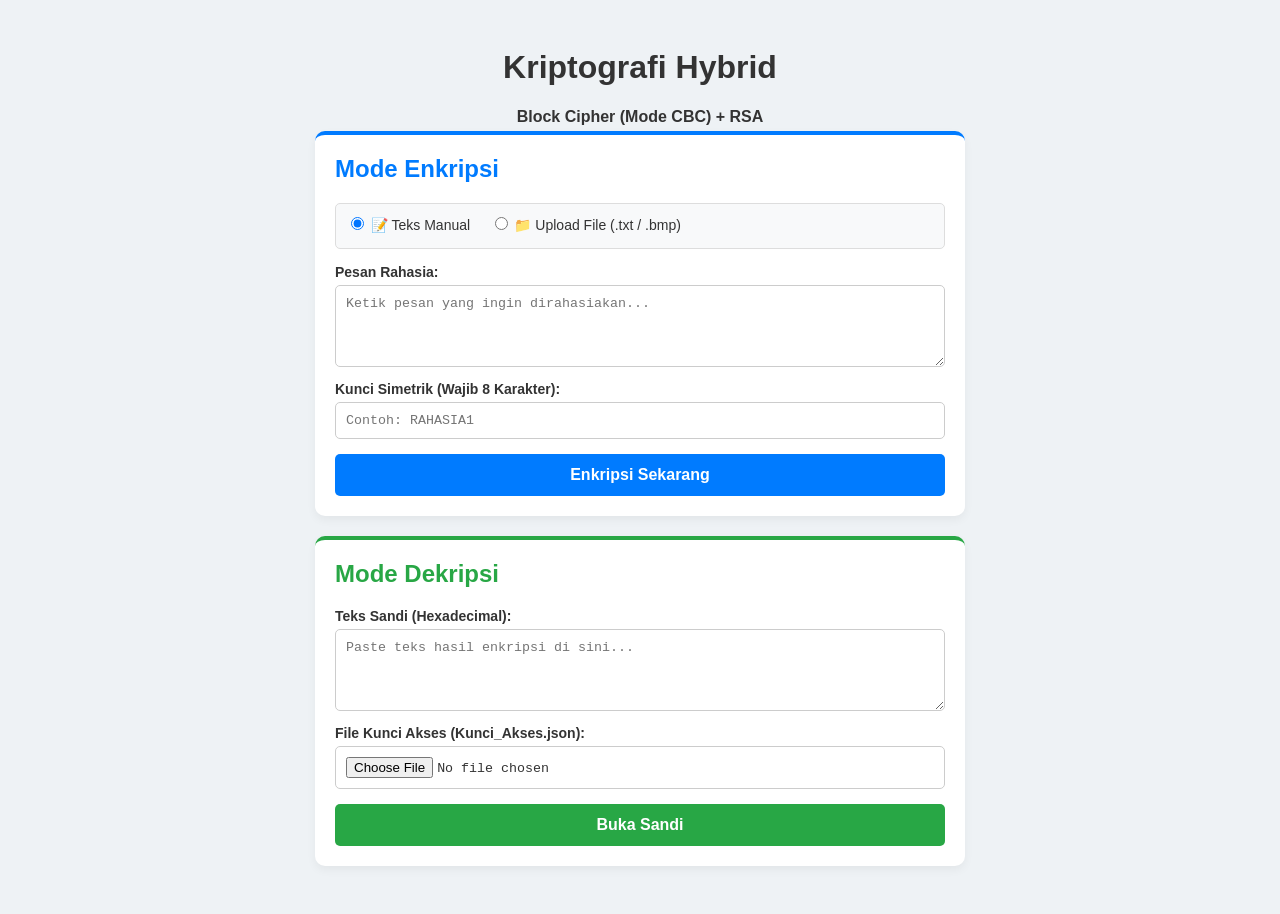
==== index.html @ f12c1915 "Initial commit - Hybrid Encryption (CBC+RSA)" ====
<!DOCTYPE html>
<html lang="id">
<head>
    <meta charset="UTF-8">
    <meta name="viewport" content="width=device-width, initial-scale=1.0">
    <title>Hybrid Crypto (CBC + RSA)</title>
    <style>
        body { font-family: 'Segoe UI', Tahoma, Geneva, Verdana, sans-serif; background: #eef2f5; color: #333; padding: 20px; display: flex; justify-content: center; }
        .container { max-width: 650px; width: 100%; }
        h1, h4 { text-align: center; margin-bottom: 5px; }
        .card { background: #fff; padding: 20px; border-radius: 10px; box-shadow: 0 4px 10px rgba(0,0,0,0.05); margin-bottom: 20px; border-top: 4px solid #007bff; }
        .card.decrypt { border-top-color: #28a745; }
        label { font-weight: bold; font-size: 14px; display: block; margin-top: 10px; margin-bottom: 5px; }
        input[type="text"], input[type="file"], textarea { width: 100%; padding: 10px; border: 1px solid #ccc; border-radius: 5px; box-sizing: border-box; font-family: monospace; }
        .radio-group { background: #f8f9fa; padding: 10px; border-radius: 5px; margin-bottom: 15px; border: 1px solid #ddd; }
        .radio-group label { display: inline-block; margin-top: 0; margin-right: 15px; font-weight: normal; cursor: pointer; }
        button { background: #007bff; color: white; border: none; padding: 12px; width: 100%; border-radius: 5px; font-weight: bold; font-size: 16px; cursor: pointer; margin-top: 15px; transition: 0.2s; }
        button.btn-success { background: #28a745; }
        button:hover { opacity: 0.9; }
        .output-box { margin-top: 15px; background: #e8f4fd; padding: 15px; border-radius: 5px; border: 1px dashed #007bff; display: none; }
        .output-box.success { background: #e8fdf0; border-color: #28a745; }
        #statusBox { text-align: center; padding: 10px; font-weight: bold; border-radius: 5px; margin-bottom: 20px; display: none; }
        .error { background: #fde8e8; color: #d9534f; border: 1px solid #d9534f; }
        .info { background: #e8f4fd; color: #007bff; border: 1px solid #007bff; }
    </style>
</head>
<body>

<div class="container">
    <h1>Kriptografi Hybrid</h1>
    <h4>Block Cipher (Mode CBC) + RSA</h4>
    
    <div id="statusBox"></div>

    <div class="card">
        <h2 style="margin-top:0; color: #007bff;">Mode Enkripsi</h2>
        
        <div class="radio-group">
            <label><input type="radio" name="encMode" value="text" checked> 📝 Teks Manual</label>
            <label><input type="radio" name="encMode" value="file"> 📁 Upload File (.txt / .bmp)</label>
        </div>

        <div id="encTextContainer">
            <label>Pesan Rahasia:</label>
            <textarea id="encTextInput" rows="4" placeholder="Ketik pesan yang ingin dirahasiakan..."></textarea>
        </div>

        <div id="encFileContainer" style="display: none;">
            <label>Pilih File (TXT / BMP):</label>
            <input type="file" id="encFileInput" accept=".txt,.bmp">
        </div>

        <label>Kunci Simetrik (Wajib 8 Karakter):</label>
        <input type="text" id="encKeyInput" placeholder="Contoh: RAHASIA1" maxlength="8">
        
        <button id="btnEncrypt">Enkripsi Sekarang</button>

        <div id="encOutput" class="output-box">
            <label>Hasil Teks Sandi (Hexadecimal):</label>
            <textarea id="encResultText" rows="4" readonly></textarea>
            <p style="font-size: 12px; color: #555; margin-bottom: 0;">*File <b>Kunci_Akses.json</b> otomatis terunduh untuk dekripsi nanti.</p>
        </div>
    </div>

    <div class="card decrypt">
        <h2 style="margin-top:0; color: #28a745;">Mode Dekripsi</h2>

        <label>Teks Sandi (Hexadecimal):</label>
        <textarea id="decTextInput" rows="4" placeholder="Paste teks hasil enkripsi di sini..."></textarea>

        <label>File Kunci Akses (Kunci_Akses.json):</label>
        <input type="file" id="decAccessKeyFile" accept=".json">
        
        <button id="btnDecrypt" class="btn-success">Buka Sandi</button>

        <div id="decOutput" class="output-box success">
            <label>Hasil Pesan Asli:</label>
            <textarea id="decResultText" rows="4" readonly></textarea>
        </div>
    </div>
</div>

<script>
    /* =========================================
       1. MESIN MATEMATIKA RSA (ASIMETRIK)
       ========================================= */
    const RSA = {
        modPow: function(base, exp, mod) {
            let res = 1n;
            base = base % mod;
            while (exp > 0n) {
                if (exp % 2n === 1n) res = (res * base) % mod;
                exp = exp / 2n;
                base = (base * base) % mod;
            }
            return res;
        },
        modInverse: function(e, phi) {
            let m0 = phi, t, q, x0 = 0n, x1 = 1n;
            if (phi === 1n) return 0n;
            while (e > 1n) {
                q = e / phi; t = phi; phi = e % phi; e = t; t = x0; x0 = x1 - q * x0; x1 = t;
            }
            return x1 < 0n ? x1 + m0 : x1;
        },
        generateKeys: function() {
            let p = 61n, q = 53n;
            let n = p * q, phi = (p - 1n) * (q - 1n), e = 17n;
            let d = this.modInverse(e, phi);
            return { pub: { e: e, n: n }, priv: { d: d, n: n } };
        },
        encrypt: function(msgBytes, pubKey) {
            let arr = [];
            for (let i = 0; i < msgBytes.length; i++) {
                arr.push(this.modPow(BigInt(msgBytes[i]), pubKey.e, pubKey.n).toString());
            }
            return arr;
        },
        decrypt: function(encArr, privKey) {
            let bytes = new Uint8Array(encArr.length);
            for (let i = 0; i < encArr.length; i++) {
                bytes[i] = Number(this.modPow(BigInt(encArr[i]), privKey.d, privKey.n));
            }
            return bytes;
        }
    };

    /* =========================================
       2. MESIN BLOCK CIPHER (MODE CBC)
       ========================================= */
    class BlockCipher {
        constructor(keyStr, ivBytes = null) {
            this.key = new Uint8Array(8);
            for (let i = 0; i < 8; i++) this.key[i] = keyStr.charCodeAt(i) || 0;
            // Jika tidak ada IV (enkripsi baru), generate random. Jika ada (dekripsi), gunakan yang ada
            if (ivBytes) {
                this.iv = ivBytes;
            } else {
                this.iv = new Uint8Array(8);
                for (let i = 0; i < 8; i++) this.iv[i] = Math.floor(Math.random() * 256);
            }
        }

        sub(val) { return (val + 33) % 256; }
        invSub(val) { return (val - 33 + 256) % 256; }

        shift(block) {
            let t = block[0];
            for (let i = 0; i < 7; i++) block[i] = block[i + 1];
            block[7] = t;
            return block;
        }
        invShift(block) {
            let t = block[7];
            for (let i = 7; i > 0; i--) block[i] = block[i - 1];
            block[0] = t;
            return block;
        }

        encryptBlock(block) {
            let out = new Uint8Array(8);
            for (let i = 0; i < 8; i++) out[i] = this.sub(block[i] ^ this.key[i]);
            return this.shift(out);
        }

        decryptBlock(block) {
            let out = this.invShift(new Uint8Array(block));
            for (let i = 0; i < 8; i++) out[i] = this.invSub(out[i]) ^ this.key[i];
            return out;
        }

        process(data, isEncrypt) {
            let pad = isEncrypt ? 8 - (data.length % 8) : 0;
            let padded = new Uint8Array(data.length + pad);
            padded.set(data);
            if (isEncrypt) padded.fill(pad, data.length); 

            let res = new Uint8Array(padded.length);
            let prev = new Uint8Array(this.iv);

            for (let i = 0; i < padded.length; i += 8) {
                let curr = padded.slice(i, i + 8);
                if (isEncrypt) {
                    for (let j = 0; j < 8; j++) curr[j] ^= prev[j];
                    let enc = this.encryptBlock(curr);
                    res.set(enc, i);
                    prev = enc;
                } else {
                    let dec = this.decryptBlock(curr);
                    for (let j = 0; j < 8; j++) dec[j] ^= prev[j];
                    res.set(dec, i);
                    prev = curr;
                }
            }
            return isEncrypt ? res : res.slice(0, res.length - res[res.length - 1]);
        }
    }

    /* =========================================
       3. LOGIKA UI & HANDLING EVENT (MURNI TANPA LIBRARY)
       ========================================= */
    const UI = {
        showMsg: function(msg, isError = false) {
            const box = document.getElementById('statusBox');
            box.innerText = msg;
            box.className = isError ? 'error' : 'info';
            box.style.display = 'block';
            setTimeout(() => box.style.display = 'none', 5000);
        },
        download: function(data, filename) {
            let mimeType = "application/octet-stream";
            let finalData = data;
            
            // Detect MIME type
            if (filename.endsWith('.json')) {
                mimeType = "application/json";
                // Pastikan data adalah string JSON
                if (typeof data !== 'string') {
                    finalData = JSON.stringify(data);
                }
            }
            else if (filename.endsWith('.txt')) mimeType = "text/plain";
            else if (filename.endsWith('.bmp')) mimeType = "image/bmp";
            
            let blob = new Blob([finalData], { type: mimeType });
            let url = URL.createObjectURL(blob);
            let link = document.createElement('a');
            link.href = url;
            link.download = filename;
            
            // Append to body, click, then remove
            document.body.appendChild(link);
            link.click();
            
            // Delay sebelum cleanup
            setTimeout(() => {
                document.body.removeChild(link);
                URL.revokeObjectURL(url);
            }, 100);
        },
        // Konversi Array Byte ke Teks Hexadecimal MURNI (Pengganti Base64)
        toHex: function(bytes) {
            let hexStr = "";
            for (let i = 0; i < bytes.length; i++) {
                let hex = bytes[i].toString(16); // Konversi angka ke basis 16
                hexStr += (hex.length === 1 ? "0" : "") + hex; // Tambah 0 di depan jika cuma 1 digit
            }
            return hexStr.toUpperCase();
        },
        // Konversi Teks Hexadecimal kembali ke Array Byte MURNI
        fromHex: function(hexStr) {
            hexStr = hexStr.replace(/\s/g, ''); // Hapus spasi jika ada
            let bytes = new Uint8Array(hexStr.length / 2);
            for (let i = 0; i < hexStr.length; i += 2) {
                bytes[i / 2] = parseInt(hexStr.substr(i, 2), 16); // Konversi pasangan basis 16 ke angka
            }
            return bytes;
        },
        // Validasi apakah hasil dekripsi valid UTF-8 text
        isValidText: function(bytes) {
            try {
                let text = new TextDecoder().decode(bytes);
                // Hitung printable characters (minimal 50% - lebih relaxed)
                let printable = 0;
                for (let i = 0; i < text.length; i++) {
                    let code = text.charCodeAt(i);
                    if ((code >= 32 && code <= 126) || code === 9 || code === 10 || code === 13) {
                        printable++;
                    }
                }
                return (printable / text.length) > 0.5; // Minimal 50% printable
            } catch (e) {
                return false;
            }
        }
    };

    // Toggle UI Input
    document.querySelectorAll('input[name="encMode"]').forEach(r => r.addEventListener('change', e => {
        document.getElementById('encTextContainer').style.display = e.target.value === 'text' ? 'block' : 'none';
        document.getElementById('encFileContainer').style.display = e.target.value === 'file' ? 'block' : 'none';
    }));

    // --- EKSEKUSI ENKRIPSI ---
    document.getElementById('btnEncrypt').addEventListener('click', async () => {
        try {
            let mode = document.querySelector('input[name="encMode"]:checked').value;
            let keyStr = document.getElementById('encKeyInput').value;
            if (keyStr.length !== 8) throw new Error("Kunci Simetrik wajib 8 karakter!");

            let cipher = new BlockCipher(keyStr);  // Generate IV random otomatis
            let keysRSA = RSA.generateKeys();
            let encKeyRSA = RSA.encrypt(new TextEncoder().encode(keyStr), keysRSA.pub);

            // GABUNGKAN KUNCI + IV JADI 1 FILE BIAR GAK KENA BLOK BROWSER
            let accessKeyFile = JSON.stringify({
                encryptedKey: encKeyRSA,
                privateKey: { d: keysRSA.priv.d.toString(), n: keysRSA.priv.n.toString() },
                iv: Array.from(cipher.iv)
            });

            if (mode === 'text') {
                let txt = document.getElementById('encTextInput').value;
                if (!txt) throw new Error("Pesan tidak boleh kosong!");
                
                let encBytes = cipher.process(new TextEncoder().encode(txt), true);
                
                document.getElementById('encOutput').style.display = 'block';
                document.getElementById('encResultText').value = UI.toHex(encBytes);
                
                // Download JSON dengan proper delay
                UI.download(accessKeyFile, "Kunci_Akses.json");
                UI.showMsg("Enkripsi Teks Sukses!");

            } else {
                let file = document.getElementById('encFileInput').files[0];
                if (!file) throw new Error("Pilih file terlebih dahulu!");

                let buffer = await file.arrayBuffer();
                let bytes = new Uint8Array(buffer);
                let isBmp = file.name.toLowerCase().endsWith('.bmp');
                
                let header = new Uint8Array(), body = bytes;
                if (isBmp) {
                    let offset = bytes[10] | (bytes[11]<<8) | (bytes[12]<<16) | (bytes[13]<<24);
                    header = bytes.slice(0, offset);
                    body = bytes.slice(offset);
                }

                let encBody = cipher.process(body, true);
                let finalFile = new Uint8Array(header.length + encBody.length);
                finalFile.set(header); finalFile.set(encBody, header.length);

                // TAMPILKAN HEX DI TEXTAREA (SEPERTI TEXT MODE)
                document.getElementById('encOutput').style.display = 'block';
                document.getElementById('encResultText').value = UI.toHex(finalFile);
                
                // Download JSON saja
                UI.download(accessKeyFile, "Kunci_Akses.json");
                
                UI.showMsg("Enkripsi File Sukses!");
            }
        } catch (err) { UI.showMsg(err.message, true); }
    });

    // --- EKSEKUSI DEKRIPSI ---
    document.getElementById('btnDecrypt').addEventListener('click', async () => {
        try {
            let fileAccessKey = document.getElementById('decAccessKeyFile').files[0];

            if (!fileAccessKey) throw new Error("Harap upload file Kunci_Akses.json!");

            // EKSTRAK 1 FILE KUNCI + IV
            let accessData = JSON.parse(await fileAccessKey.text());
            let privKey = { d: BigInt(accessData.privateKey.d), n: BigInt(accessData.privateKey.n) };
            
            let decKeyBytes = RSA.decrypt(accessData.encryptedKey, privKey);
            let keyStr = new TextDecoder().decode(decKeyBytes);
            let ivBytes = new Uint8Array(accessData.iv || [10, 20, 30, 40, 50, 60, 70, 80]);
            let cipher = new BlockCipher(keyStr, ivBytes);

            let b64 = document.getElementById('decTextInput').value;
            if (!b64) throw new Error("Teks sandi kosong!");
            
            let decBytes = cipher.process(UI.fromHex(b64), false);
            
            // VALIDASI apakah dekripsi berhasil - relax ke 50%
            if (!UI.isValidText(decBytes)) {
                throw new Error("❌ Kunci atau Teks Sandi tidak sesuai! Hasil dekripsi tidak valid.");
            }
            
            document.getElementById('decOutput').style.display = 'block';
            document.getElementById('decResultText').value = new TextDecoder().decode(decBytes);
            UI.showMsg("✅ Dekripsi Teks Sukses!");

        } catch (err) { UI.showMsg("Gagal: " + err.message, true); }
    });
</script>

</body>
</html>
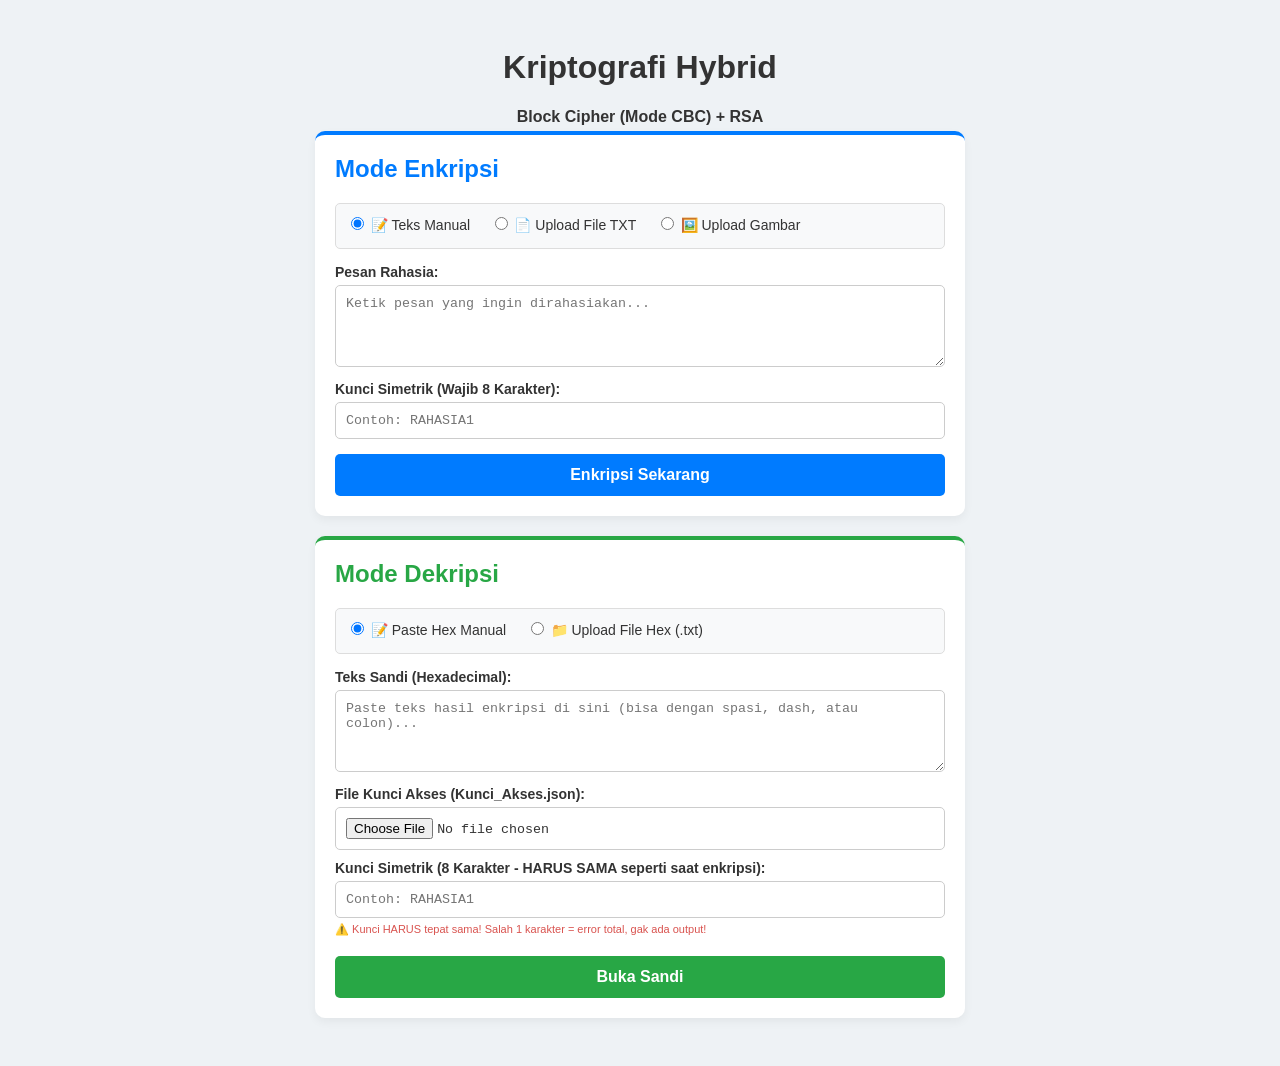
==== commit 9068ad81: "v3: add image encryption support (PNG, JPG, BMP, GIF) with header protection & magic byte validation" ====
--- a/index.html
+++ b/index.html
@@ -4,25 +4,7 @@
     <meta charset="UTF-8">
     <meta name="viewport" content="width=device-width, initial-scale=1.0">
     <title>Hybrid Crypto (CBC + RSA)</title>
-    <style>
-        body { font-family: 'Segoe UI', Tahoma, Geneva, Verdana, sans-serif; background: #eef2f5; color: #333; padding: 20px; display: flex; justify-content: center; }
-        .container { max-width: 650px; width: 100%; }
-        h1, h4 { text-align: center; margin-bottom: 5px; }
-        .card { background: #fff; padding: 20px; border-radius: 10px; box-shadow: 0 4px 10px rgba(0,0,0,0.05); margin-bottom: 20px; border-top: 4px solid #007bff; }
-        .card.decrypt { border-top-color: #28a745; }
-        label { font-weight: bold; font-size: 14px; display: block; margin-top: 10px; margin-bottom: 5px; }
-        input[type="text"], input[type="file"], textarea { width: 100%; padding: 10px; border: 1px solid #ccc; border-radius: 5px; box-sizing: border-box; font-family: monospace; }
-        .radio-group { background: #f8f9fa; padding: 10px; border-radius: 5px; margin-bottom: 15px; border: 1px solid #ddd; }
-        .radio-group label { display: inline-block; margin-top: 0; margin-right: 15px; font-weight: normal; cursor: pointer; }
-        button { background: #007bff; color: white; border: none; padding: 12px; width: 100%; border-radius: 5px; font-weight: bold; font-size: 16px; cursor: pointer; margin-top: 15px; transition: 0.2s; }
-        button.btn-success { background: #28a745; }
-        button:hover { opacity: 0.9; }
-        .output-box { margin-top: 15px; background: #e8f4fd; padding: 15px; border-radius: 5px; border: 1px dashed #007bff; display: none; }
-        .output-box.success { background: #e8fdf0; border-color: #28a745; }
-        #statusBox { text-align: center; padding: 10px; font-weight: bold; border-radius: 5px; margin-bottom: 20px; display: none; }
-        .error { background: #fde8e8; color: #d9534f; border: 1px solid #d9534f; }
-        .info { background: #e8f4fd; color: #007bff; border: 1px solid #007bff; }
-    </style>
+    <link rel="stylesheet" href="style.css">
 </head>
 <body>
 
@@ -37,7 +19,8 @@
         
         <div class="radio-group">
             <label><input type="radio" name="encMode" value="text" checked> 📝 Teks Manual</label>
-            <label><input type="radio" name="encMode" value="file"> 📁 Upload File (.txt / .bmp)</label>
+            <label><input type="radio" name="encMode" value="txt-file"> 📄 Upload File TXT</label>
+            <label><input type="radio" name="encMode" value="image"> 🖼️ Upload Gambar</label>
         </div>
 
         <div id="encTextContainer">
@@ -45,9 +28,16 @@
             <textarea id="encTextInput" rows="4" placeholder="Ketik pesan yang ingin dirahasiakan..."></textarea>
         </div>
 
-        <div id="encFileContainer" style="display: none;">
-            <label>Pilih File (TXT / BMP):</label>
-            <input type="file" id="encFileInput" accept=".txt,.bmp">
+        <div id="encTxtFileContainer" style="display: none;">
+            <label>Pilih File TXT:</label>
+            <input type="file" id="encTxtFileInput" accept=".txt">
+            <div class="file-info" id="encTxtFileInfo" style="display:none;"></div>
+        </div>
+
+        <div id="encImageContainer" style="display: none;">
+            <label>Pilih File Gambar (PNG, JPG, BMP, GIF):</label>
+            <input type="file" id="encImageInput" accept=".png,.jpg,.jpeg,.bmp,.gif">
+            <div class="file-info" id="encImageInfo" style="display:none;"></div>
         </div>
 
         <label>Kunci Simetrik (Wajib 8 Karakter):</label>
@@ -57,325 +47,59 @@
 
         <div id="encOutput" class="output-box">
             <label>Hasil Teks Sandi (Hexadecimal):</label>
-            <textarea id="encResultText" rows="4" readonly></textarea>
-            <p style="font-size: 12px; color: #555; margin-bottom: 0;">*File <b>Kunci_Akses.json</b> otomatis terunduh untuk dekripsi nanti.</p>
+            <p style="font-size: 11px; color: #666; margin: 5px 0; background: #fffacd; padding: 8px; border-radius: 3px;">
+                ✓ Download file hasil enkripsi menggunakan tombol di bawah
+            </p>
+            <textarea id="encResultText" rows="4" readonly style="max-height: 200px; overflow-y: auto;"></textarea>
+            <div class="hex-preview" id="hexPreview"></div>
+            <div style="display: flex; gap: 8px; margin-top: 8px;">
+                <button class="copy-btn" style="flex: 1;" onclick="copyToClipboard('encResultText')">📋 Copy Hex</button>
+                <button class="copy-btn" style="flex: 1;" onclick="downloadEncHex()">⬇️ Download Hex (.txt)</button>
+                <button class="copy-btn" style="flex: 1;" onclick="downloadEncJson()">⬇️ Download Key (JSON)</button>
+            </div>
         </div>
     </div>
 
     <div class="card decrypt">
         <h2 style="margin-top:0; color: #28a745;">Mode Dekripsi</h2>
 
-        <label>Teks Sandi (Hexadecimal):</label>
-        <textarea id="decTextInput" rows="4" placeholder="Paste teks hasil enkripsi di sini..."></textarea>
+        <div class="radio-group">
+            <label><input type="radio" name="decMode" value="paste" checked> 📝 Paste Hex Manual</label>
+            <label><input type="radio" name="decMode" value="file"> 📁 Upload File Hex (.txt)</label>
+        </div>
+
+        <div id="decPasteContainer">
+            <label>Teks Sandi (Hexadecimal):</label>
+            <textarea id="decTextInput" rows="4" placeholder="Paste teks hasil enkripsi di sini (bisa dengan spasi, dash, atau colon)..." style="max-height: 200px; overflow-y: auto;"></textarea>
+        </div>
+
+        <div id="decFileContainer" style="display: none;">
+            <label>Upload File Hex (Hasil_Enkripsi.txt):</label>
+            <input type="file" id="decHexFile" accept=".txt">
+            <div class="file-info" id="hexFileInfo" style="display:none;"></div>
+        </div>
 
         <label>File Kunci Akses (Kunci_Akses.json):</label>
         <input type="file" id="decAccessKeyFile" accept=".json">
+        
+        <label>Kunci Simetrik (8 Karakter - HARUS SAMA seperti saat enkripsi):</label>
+        <input type="text" id="decKeyInput" placeholder="Contoh: RAHASIA1" maxlength="8">
+        <p style="font-size: 11px; color: #d9534f; margin: 5px 0;">⚠️ Kunci HARUS tepat sama! Salah 1 karakter = error total, gak ada output!</p>
         
         <button id="btnDecrypt" class="btn-success">Buka Sandi</button>
 
         <div id="decOutput" class="output-box success">
             <label>Hasil Pesan Asli:</label>
-            <textarea id="decResultText" rows="4" readonly></textarea>
+            <textarea id="decResultText" rows="4" readonly style="max-height: 200px; overflow-y: auto;"></textarea>
+            <div style="display: flex; gap: 8px; margin-top: 8px;">
+                <button class="copy-btn" id="copyDecBtn" style="flex: 1;" onclick="copyToClipboard('decResultText')">📋 Copy</button>
+                <button class="copy-btn" id="downloadDecBtn" style="flex: 1; display: none;" onclick="downloadDecResult()">⬇️ Download</button>
+            </div>
         </div>
     </div>
 </div>
 
-<script>
-    /* =========================================
-       1. MESIN MATEMATIKA RSA (ASIMETRIK)
-       ========================================= */
-    const RSA = {
-        modPow: function(base, exp, mod) {
-            let res = 1n;
-            base = base % mod;
-            while (exp > 0n) {
-                if (exp % 2n === 1n) res = (res * base) % mod;
-                exp = exp / 2n;
-                base = (base * base) % mod;
-            }
-            return res;
-        },
-        modInverse: function(e, phi) {
-            let m0 = phi, t, q, x0 = 0n, x1 = 1n;
-            if (phi === 1n) return 0n;
-            while (e > 1n) {
-                q = e / phi; t = phi; phi = e % phi; e = t; t = x0; x0 = x1 - q * x0; x1 = t;
-            }
-            return x1 < 0n ? x1 + m0 : x1;
-        },
-        generateKeys: function() {
-            let p = 61n, q = 53n;
-            let n = p * q, phi = (p - 1n) * (q - 1n), e = 17n;
-            let d = this.modInverse(e, phi);
-            return { pub: { e: e, n: n }, priv: { d: d, n: n } };
-        },
-        encrypt: function(msgBytes, pubKey) {
-            let arr = [];
-            for (let i = 0; i < msgBytes.length; i++) {
-                arr.push(this.modPow(BigInt(msgBytes[i]), pubKey.e, pubKey.n).toString());
-            }
-            return arr;
-        },
-        decrypt: function(encArr, privKey) {
-            let bytes = new Uint8Array(encArr.length);
-            for (let i = 0; i < encArr.length; i++) {
-                bytes[i] = Number(this.modPow(BigInt(encArr[i]), privKey.d, privKey.n));
-            }
-            return bytes;
-        }
-    };
-
-    /* =========================================
-       2. MESIN BLOCK CIPHER (MODE CBC)
-       ========================================= */
-    class BlockCipher {
-        constructor(keyStr, ivBytes = null) {
-            this.key = new Uint8Array(8);
-            for (let i = 0; i < 8; i++) this.key[i] = keyStr.charCodeAt(i) || 0;
-            // Jika tidak ada IV (enkripsi baru), generate random. Jika ada (dekripsi), gunakan yang ada
-            if (ivBytes) {
-                this.iv = ivBytes;
-            } else {
-                this.iv = new Uint8Array(8);
-                for (let i = 0; i < 8; i++) this.iv[i] = Math.floor(Math.random() * 256);
-            }
-        }
-
-        sub(val) { return (val + 33) % 256; }
-        invSub(val) { return (val - 33 + 256) % 256; }
-
-        shift(block) {
-            let t = block[0];
-            for (let i = 0; i < 7; i++) block[i] = block[i + 1];
-            block[7] = t;
-            return block;
-        }
-        invShift(block) {
-            let t = block[7];
-            for (let i = 7; i > 0; i--) block[i] = block[i - 1];
-            block[0] = t;
-            return block;
-        }
-
-        encryptBlock(block) {
-            let out = new Uint8Array(8);
-            for (let i = 0; i < 8; i++) out[i] = this.sub(block[i] ^ this.key[i]);
-            return this.shift(out);
-        }
-
-        decryptBlock(block) {
-            let out = this.invShift(new Uint8Array(block));
-            for (let i = 0; i < 8; i++) out[i] = this.invSub(out[i]) ^ this.key[i];
-            return out;
-        }
-
-        process(data, isEncrypt) {
-            let pad = isEncrypt ? 8 - (data.length % 8) : 0;
-            let padded = new Uint8Array(data.length + pad);
-            padded.set(data);
-            if (isEncrypt) padded.fill(pad, data.length); 
-
-            let res = new Uint8Array(padded.length);
-            let prev = new Uint8Array(this.iv);
-
-            for (let i = 0; i < padded.length; i += 8) {
-                let curr = padded.slice(i, i + 8);
-                if (isEncrypt) {
-                    for (let j = 0; j < 8; j++) curr[j] ^= prev[j];
-                    let enc = this.encryptBlock(curr);
-                    res.set(enc, i);
-                    prev = enc;
-                } else {
-                    let dec = this.decryptBlock(curr);
-                    for (let j = 0; j < 8; j++) dec[j] ^= prev[j];
-                    res.set(dec, i);
-                    prev = curr;
-                }
-            }
-            return isEncrypt ? res : res.slice(0, res.length - res[res.length - 1]);
-        }
-    }
-
-    /* =========================================
-       3. LOGIKA UI & HANDLING EVENT (MURNI TANPA LIBRARY)
-       ========================================= */
-    const UI = {
-        showMsg: function(msg, isError = false) {
-            const box = document.getElementById('statusBox');
-            box.innerText = msg;
-            box.className = isError ? 'error' : 'info';
-            box.style.display = 'block';
-            setTimeout(() => box.style.display = 'none', 5000);
-        },
-        download: function(data, filename) {
-            let mimeType = "application/octet-stream";
-            let finalData = data;
-            
-            // Detect MIME type
-            if (filename.endsWith('.json')) {
-                mimeType = "application/json";
-                // Pastikan data adalah string JSON
-                if (typeof data !== 'string') {
-                    finalData = JSON.stringify(data);
-                }
-            }
-            else if (filename.endsWith('.txt')) mimeType = "text/plain";
-            else if (filename.endsWith('.bmp')) mimeType = "image/bmp";
-            
-            let blob = new Blob([finalData], { type: mimeType });
-            let url = URL.createObjectURL(blob);
-            let link = document.createElement('a');
-            link.href = url;
-            link.download = filename;
-            
-            // Append to body, click, then remove
-            document.body.appendChild(link);
-            link.click();
-            
-            // Delay sebelum cleanup
-            setTimeout(() => {
-                document.body.removeChild(link);
-                URL.revokeObjectURL(url);
-            }, 100);
-        },
-        // Konversi Array Byte ke Teks Hexadecimal MURNI (Pengganti Base64)
-        toHex: function(bytes) {
-            let hexStr = "";
-            for (let i = 0; i < bytes.length; i++) {
-                let hex = bytes[i].toString(16); // Konversi angka ke basis 16
-                hexStr += (hex.length === 1 ? "0" : "") + hex; // Tambah 0 di depan jika cuma 1 digit
-            }
-            return hexStr.toUpperCase();
-        },
-        // Konversi Teks Hexadecimal kembali ke Array Byte MURNI
-        fromHex: function(hexStr) {
-            hexStr = hexStr.replace(/\s/g, ''); // Hapus spasi jika ada
-            let bytes = new Uint8Array(hexStr.length / 2);
-            for (let i = 0; i < hexStr.length; i += 2) {
-                bytes[i / 2] = parseInt(hexStr.substr(i, 2), 16); // Konversi pasangan basis 16 ke angka
-            }
-            return bytes;
-        },
-        // Validasi apakah hasil dekripsi valid UTF-8 text
-        isValidText: function(bytes) {
-            try {
-                let text = new TextDecoder().decode(bytes);
-                // Hitung printable characters (minimal 50% - lebih relaxed)
-                let printable = 0;
-                for (let i = 0; i < text.length; i++) {
-                    let code = text.charCodeAt(i);
-                    if ((code >= 32 && code <= 126) || code === 9 || code === 10 || code === 13) {
-                        printable++;
-                    }
-                }
-                return (printable / text.length) > 0.5; // Minimal 50% printable
-            } catch (e) {
-                return false;
-            }
-        }
-    };
-
-    // Toggle UI Input
-    document.querySelectorAll('input[name="encMode"]').forEach(r => r.addEventListener('change', e => {
-        document.getElementById('encTextContainer').style.display = e.target.value === 'text' ? 'block' : 'none';
-        document.getElementById('encFileContainer').style.display = e.target.value === 'file' ? 'block' : 'none';
-    }));
-
-    // --- EKSEKUSI ENKRIPSI ---
-    document.getElementById('btnEncrypt').addEventListener('click', async () => {
-        try {
-            let mode = document.querySelector('input[name="encMode"]:checked').value;
-            let keyStr = document.getElementById('encKeyInput').value;
-            if (keyStr.length !== 8) throw new Error("Kunci Simetrik wajib 8 karakter!");
-
-            let cipher = new BlockCipher(keyStr);  // Generate IV random otomatis
-            let keysRSA = RSA.generateKeys();
-            let encKeyRSA = RSA.encrypt(new TextEncoder().encode(keyStr), keysRSA.pub);
-
-            // GABUNGKAN KUNCI + IV JADI 1 FILE BIAR GAK KENA BLOK BROWSER
-            let accessKeyFile = JSON.stringify({
-                encryptedKey: encKeyRSA,
-                privateKey: { d: keysRSA.priv.d.toString(), n: keysRSA.priv.n.toString() },
-                iv: Array.from(cipher.iv)
-            });
-
-            if (mode === 'text') {
-                let txt = document.getElementById('encTextInput').value;
-                if (!txt) throw new Error("Pesan tidak boleh kosong!");
-                
-                let encBytes = cipher.process(new TextEncoder().encode(txt), true);
-                
-                document.getElementById('encOutput').style.display = 'block';
-                document.getElementById('encResultText').value = UI.toHex(encBytes);
-                
-                // Download JSON dengan proper delay
-                UI.download(accessKeyFile, "Kunci_Akses.json");
-                UI.showMsg("Enkripsi Teks Sukses!");
-
-            } else {
-                let file = document.getElementById('encFileInput').files[0];
-                if (!file) throw new Error("Pilih file terlebih dahulu!");
-
-                let buffer = await file.arrayBuffer();
-                let bytes = new Uint8Array(buffer);
-                let isBmp = file.name.toLowerCase().endsWith('.bmp');
-                
-                let header = new Uint8Array(), body = bytes;
-                if (isBmp) {
-                    let offset = bytes[10] | (bytes[11]<<8) | (bytes[12]<<16) | (bytes[13]<<24);
-                    header = bytes.slice(0, offset);
-                    body = bytes.slice(offset);
-                }
-
-                let encBody = cipher.process(body, true);
-                let finalFile = new Uint8Array(header.length + encBody.length);
-                finalFile.set(header); finalFile.set(encBody, header.length);
-
-                // TAMPILKAN HEX DI TEXTAREA (SEPERTI TEXT MODE)
-                document.getElementById('encOutput').style.display = 'block';
-                document.getElementById('encResultText').value = UI.toHex(finalFile);
-                
-                // Download JSON saja
-                UI.download(accessKeyFile, "Kunci_Akses.json");
-                
-                UI.showMsg("Enkripsi File Sukses!");
-            }
-        } catch (err) { UI.showMsg(err.message, true); }
-    });
-
-    // --- EKSEKUSI DEKRIPSI ---
-    document.getElementById('btnDecrypt').addEventListener('click', async () => {
-        try {
-            let fileAccessKey = document.getElementById('decAccessKeyFile').files[0];
-
-            if (!fileAccessKey) throw new Error("Harap upload file Kunci_Akses.json!");
-
-            // EKSTRAK 1 FILE KUNCI + IV
-            let accessData = JSON.parse(await fileAccessKey.text());
-            let privKey = { d: BigInt(accessData.privateKey.d), n: BigInt(accessData.privateKey.n) };
-            
-            let decKeyBytes = RSA.decrypt(accessData.encryptedKey, privKey);
-            let keyStr = new TextDecoder().decode(decKeyBytes);
-            let ivBytes = new Uint8Array(accessData.iv || [10, 20, 30, 40, 50, 60, 70, 80]);
-            let cipher = new BlockCipher(keyStr, ivBytes);
-
-            let b64 = document.getElementById('decTextInput').value;
-            if (!b64) throw new Error("Teks sandi kosong!");
-            
-            let decBytes = cipher.process(UI.fromHex(b64), false);
-            
-            // VALIDASI apakah dekripsi berhasil - relax ke 50%
-            if (!UI.isValidText(decBytes)) {
-                throw new Error("❌ Kunci atau Teks Sandi tidak sesuai! Hasil dekripsi tidak valid.");
-            }
-            
-            document.getElementById('decOutput').style.display = 'block';
-            document.getElementById('decResultText').value = new TextDecoder().decode(decBytes);
-            UI.showMsg("✅ Dekripsi Teks Sukses!");
-
-        } catch (err) { UI.showMsg("Gagal: " + err.message, true); }
-    });
-</script>
+<script src="app.js"></script>
 
 </body>
-</html>+</html>
--- a/style.css
+++ b/style.css
@@ -0,0 +1,163 @@
+body {
+    font-family: 'Segoe UI', Tahoma, Geneva, Verdana, sans-serif;
+    background: #eef2f5;
+    color: #333;
+    padding: 20px;
+    display: flex;
+    justify-content: center;
+}
+
+.container {
+    max-width: 650px;
+    width: 100%;
+}
+
+h1, h4 {
+    text-align: center;
+    margin-bottom: 5px;
+}
+
+.card {
+    background: #fff;
+    padding: 20px;
+    border-radius: 10px;
+    box-shadow: 0 4px 10px rgba(0,0,0,0.05);
+    margin-bottom: 20px;
+    border-top: 4px solid #007bff;
+}
+
+.card.decrypt {
+    border-top-color: #28a745;
+}
+
+label {
+    font-weight: bold;
+    font-size: 14px;
+    display: block;
+    margin-top: 10px;
+    margin-bottom: 5px;
+}
+
+input[type="text"], input[type="file"], textarea {
+    width: 100%;
+    padding: 10px;
+    border: 1px solid #ccc;
+    border-radius: 5px;
+    box-sizing: border-box;
+    font-family: monospace;
+}
+
+.radio-group {
+    background: #f8f9fa;
+    padding: 10px;
+    border-radius: 5px;
+    margin-bottom: 15px;
+    border: 1px solid #ddd;
+}
+
+.radio-group label {
+    display: inline-block;
+    margin-top: 0;
+    margin-right: 15px;
+    font-weight: normal;
+    cursor: pointer;
+}
+
+button {
+    background: #007bff;
+    color: white;
+    border: none;
+    padding: 12px;
+    width: 100%;
+    border-radius: 5px;
+    font-weight: bold;
+    font-size: 16px;
+    cursor: pointer;
+    margin-top: 15px;
+    transition: 0.2s;
+}
+
+button.btn-success {
+    background: #28a745;
+}
+
+button:hover {
+    opacity: 0.9;
+}
+
+.output-box {
+    margin-top: 15px;
+    background: #e8f4fd;
+    padding: 15px;
+    border-radius: 5px;
+    border: 1px dashed #007bff;
+    display: none;
+}
+
+.output-box.success {
+    background: #e8fdf0;
+    border-color: #28a745;
+}
+
+#statusBox {
+    text-align: center;
+    padding: 10px;
+    font-weight: bold;
+    border-radius: 5px;
+    margin-bottom: 20px;
+    display: none;
+}
+
+.error {
+    background: #fde8e8;
+    color: #d9534f;
+    border: 1px solid #d9534f;
+}
+
+.info {
+    background: #e8f4fd;
+    color: #007bff;
+    border: 1px solid #007bff;
+}
+
+.file-info {
+    font-size: 12px;
+    color: #666;
+    margin-top: 5px;
+    padding: 8px;
+    background: #f9f9f9;
+    border-radius: 3px;
+}
+
+.copy-btn {
+    background: #6c757d;
+    font-size: 12px;
+    padding: 6px;
+    width: auto;
+    margin-left: 5px;
+}
+
+.hex-preview {
+    font-size: 11px;
+    color: #999;
+    margin-top: 5px;
+}
+
+.error-notification {
+    color: #d9534f;
+    font-weight: bold;
+    font-size: 14px;
+    text-align: center;
+    white-space: pre-wrap;
+    word-wrap: break-word;
+    padding: 15px 5px;
+}
+
+.success-notification {
+    color: #28a745;
+    font-weight: bold;
+    font-size: 13px;
+    margin-bottom: 10px;
+    white-space: pre-wrap;
+    word-wrap: break-word;
+}
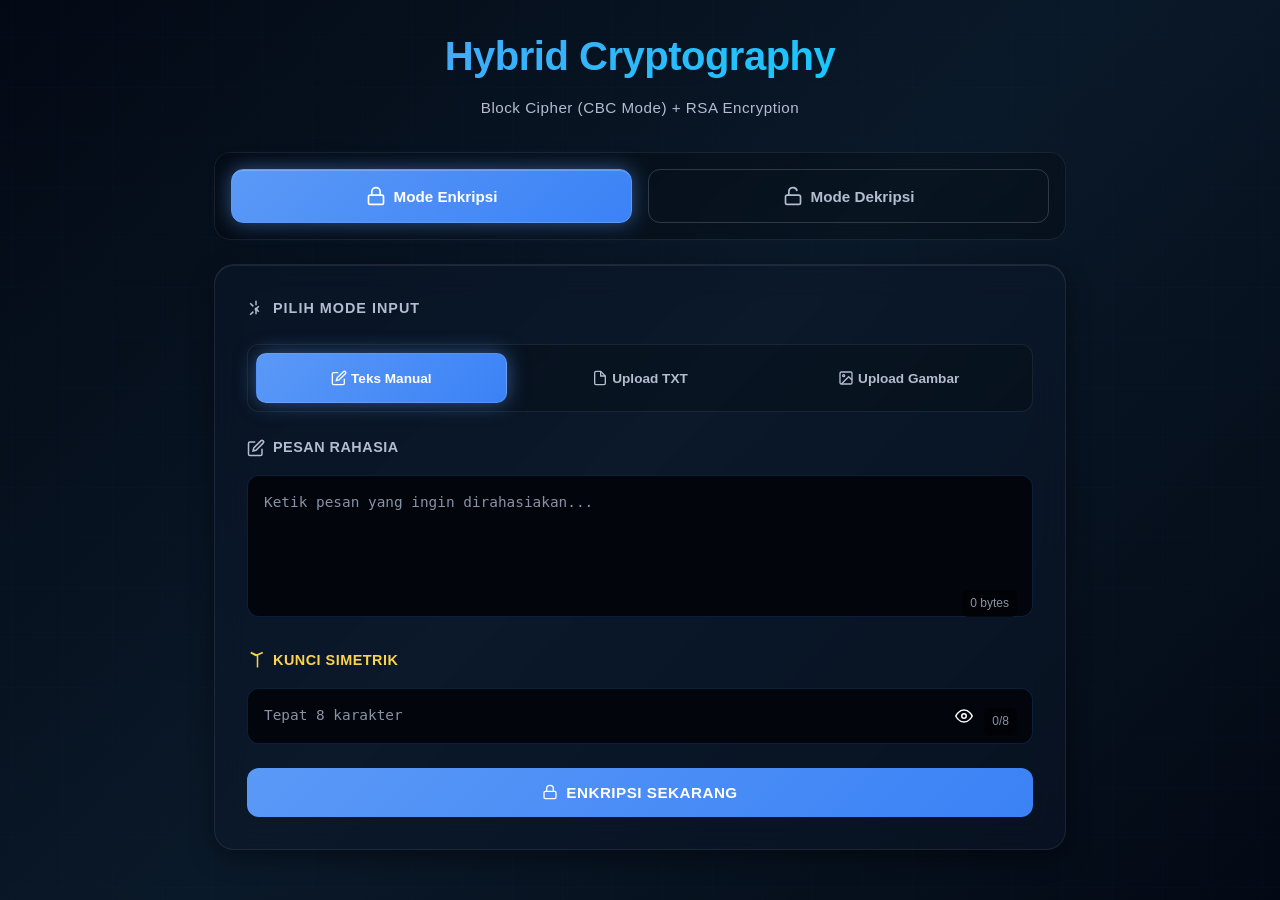
==== commit bdf8380d: "Final: Hybrid Encryption (RSA + CBC Block Cipher) - 4 Cryptography Functions" ====
--- a/index.html
+++ b/index.html
@@ -3,97 +3,387 @@
 <head>
     <meta charset="UTF-8">
     <meta name="viewport" content="width=device-width, initial-scale=1.0">
-    <title>Hybrid Crypto (CBC + RSA)</title>
+    <title>Hybrid Cryptography - Deep Navy Glassmorphism</title>
     <link rel="stylesheet" href="style.css">
 </head>
 <body>
 
 <div class="container">
-    <h1>Kriptografi Hybrid</h1>
-    <h4>Block Cipher (Mode CBC) + RSA</h4>
-    
-    <div id="statusBox"></div>
-
-    <div class="card">
-        <h2 style="margin-top:0; color: #007bff;">Mode Enkripsi</h2>
-        
-        <div class="radio-group">
-            <label><input type="radio" name="encMode" value="text" checked> 📝 Teks Manual</label>
-            <label><input type="radio" name="encMode" value="txt-file"> 📄 Upload File TXT</label>
-            <label><input type="radio" name="encMode" value="image"> 🖼️ Upload Gambar</label>
-        </div>
-
-        <div id="encTextContainer">
-            <label>Pesan Rahasia:</label>
-            <textarea id="encTextInput" rows="4" placeholder="Ketik pesan yang ingin dirahasiakan..."></textarea>
-        </div>
-
-        <div id="encTxtFileContainer" style="display: none;">
-            <label>Pilih File TXT:</label>
-            <input type="file" id="encTxtFileInput" accept=".txt">
-            <div class="file-info" id="encTxtFileInfo" style="display:none;"></div>
-        </div>
-
-        <div id="encImageContainer" style="display: none;">
-            <label>Pilih File Gambar (PNG, JPG, BMP, GIF):</label>
-            <input type="file" id="encImageInput" accept=".png,.jpg,.jpeg,.bmp,.gif">
-            <div class="file-info" id="encImageInfo" style="display:none;"></div>
-        </div>
-
-        <label>Kunci Simetrik (Wajib 8 Karakter):</label>
-        <input type="text" id="encKeyInput" placeholder="Contoh: RAHASIA1" maxlength="8">
-        
-        <button id="btnEncrypt">Enkripsi Sekarang</button>
-
-        <div id="encOutput" class="output-box">
-            <label>Hasil Teks Sandi (Hexadecimal):</label>
-            <p style="font-size: 11px; color: #666; margin: 5px 0; background: #fffacd; padding: 8px; border-radius: 3px;">
-                ✓ Download file hasil enkripsi menggunakan tombol di bawah
-            </p>
-            <textarea id="encResultText" rows="4" readonly style="max-height: 200px; overflow-y: auto;"></textarea>
-            <div class="hex-preview" id="hexPreview"></div>
-            <div style="display: flex; gap: 8px; margin-top: 8px;">
-                <button class="copy-btn" style="flex: 1;" onclick="copyToClipboard('encResultText')">📋 Copy Hex</button>
-                <button class="copy-btn" style="flex: 1;" onclick="downloadEncHex()">⬇️ Download Hex (.txt)</button>
-                <button class="copy-btn" style="flex: 1;" onclick="downloadEncJson()">⬇️ Download Key (JSON)</button>
+    <!-- Header -->
+    <div class="header">
+        <h1>Hybrid Cryptography</h1>
+        <p class="subtitle">Block Cipher (CBC Mode) + RSA Encryption</p>
+    </div>
+
+    <!-- Status Box -->
+    <div id="statusBox" class="status-box"></div>
+
+    <!-- Tab Navigation -->
+    <div class="tab-navigation">
+        <button class="tab-btn active" data-tab="encrypt">
+            <svg width="20" height="20" viewBox="0 0 24 24" fill="none" stroke="currentColor" stroke-width="2">
+                <rect x="3" y="11" width="18" height="11" rx="2" ry="2"></rect>
+                <path d="M7 11V7a5 5 0 0 1 10 0v4"></path>
+            </svg>
+            Mode Enkripsi
+        </button>
+        <button class="tab-btn" data-tab="decrypt">
+            <svg width="20" height="20" viewBox="0 0 24 24" fill="none" stroke="currentColor" stroke-width="2">
+                <rect x="3" y="11" width="18" height="11" rx="2" ry="2"></rect>
+                <path d="M7 11V7a5 5 0 0 1 9.9-1"></path>
+            </svg>
+            Mode Dekripsi
+        </button>
+    </div>
+
+    <!-- ENKRIPSI SECTION -->
+    <div id="encryptSection" class="tab-content active">
+        <div class="card">
+            <!-- Mode Input Selection -->
+            <div class="section-title">
+                <svg width="18" height="18" viewBox="0 0 24 24" fill="none" stroke="currentColor" stroke-width="2">
+                    <circle cx="12" cy="12" r="1"></circle>
+                    <path d="M12 1v6m0 6v6"></path>
+                    <path d="M4.22 4.22l4.24 4.24m3.08 3.08l4.24 4.24M4.22 19.78l4.24-4.24m3.08-3.08l4.24-4.24"></path>
+                </svg>
+                Pilih Mode Input
+            </div>
+            <div class="segmented-buttons">
+                <button class="seg-btn active" data-mode="text">
+                    <svg width="16" height="16" viewBox="0 0 24 24" fill="none" stroke="currentColor" stroke-width="2">
+                        <path d="M11 4H4a2 2 0 0 0-2 2v14a2 2 0 0 0 2 2h14a2 2 0 0 0 2-2v-7"></path>
+                        <path d="M18.5 2.5a2.121 2.121 0 0 1 3 3L12 15l-4 1 1-4 9.5-9.5z"></path>
+                    </svg>
+                    Teks Manual
+                </button>
+                <button class="seg-btn" data-mode="txt-file">
+                    <svg width="16" height="16" viewBox="0 0 24 24" fill="none" stroke="currentColor" stroke-width="2">
+                        <path d="M13 2H6a2 2 0 0 0-2 2v16a2 2 0 0 0 2 2h12a2 2 0 0 0 2-2V9z"></path>
+                        <polyline points="13 2 13 9 20 9"></polyline>
+                    </svg>
+                    Upload TXT
+                </button>
+                <button class="seg-btn" data-mode="image">
+                    <svg width="16" height="16" viewBox="0 0 24 24" fill="none" stroke="currentColor" stroke-width="2">
+                        <rect x="3" y="3" width="18" height="18" rx="2" ry="2"></rect>
+                        <circle cx="8.5" cy="8.5" r="1.5"></circle>
+                        <polyline points="21 15 16 10 5 21"></polyline>
+                    </svg>
+                    Upload Gambar
+                </button>
+            </div>
+
+            <!-- Text Input Mode -->
+            <div id="encTextMode" class="input-section active">
+                <label for="encTextInput" class="input-label">
+                    <svg width="18" height="18" viewBox="0 0 24 24" fill="none" stroke="currentColor" stroke-width="2">
+                        <path d="M11 4H4a2 2 0 0 0-2 2v14a2 2 0 0 0 2 2h14a2 2 0 0 0 2-2v-7"></path>
+                        <path d="M18.5 2.5a2.121 2.121 0 0 1 3 3L12 15l-4 1 1-4 9.5-9.5z"></path>
+                    </svg>
+                    Pesan Rahasia
+                </label>
+                <div class="input-wrapper">
+                    <textarea id="encTextInput" placeholder="Ketik pesan yang ingin dirahasiakan..." rows="5"></textarea>
+                    <div class="input-counter">
+                        <span id="encTextByteCount">0</span> bytes
+                    </div>
+                </div>
+            </div>
+
+            <!-- TXT File Mode -->
+            <div id="encTxtFileMode" class="input-section">
+                <label class="input-label">
+                    <svg width="18" height="18" viewBox="0 0 24 24" fill="none" stroke="currentColor" stroke-width="2">
+                        <path d="M13 2H6a2 2 0 0 0-2 2v16a2 2 0 0 0 2 2h12a2 2 0 0 0 2-2V9z"></path>
+                        <polyline points="13 2 13 9 20 9"></polyline>
+                    </svg>
+                    Upload File TXT
+                </label>
+                <div class="drag-drop-area" id="encTxtDragArea">
+                    <div class="drag-drop-content">
+                        <div class="drag-drop-icon">
+                            <svg width="40" height="40" viewBox="0 0 24 24" fill="none" stroke="currentColor" stroke-width="2">
+                                <polyline points="16 16 12 12 8 16"></polyline>
+                                <line x1="12" y1="12" x2="12" y2="21"></line>
+                                <path d="M20.39 18.39A5 5 0 0 0 18 9h-1.26A8 8 0 1 0 3 16.3"></path>
+                            </svg>
+                        </div>
+                        <p>Drag & drop file TXT di sini</p>
+                        <p class="drag-drop-hint">atau klik tombol di bawah</p>
+                    </div>
+                    <input type="file" id="encTxtFileInput" accept=".txt" style="display: none;">
+                </div>
+                <button class="browse-btn" onclick="document.getElementById('encTxtFileInput').click()">
+                    <svg width="16" height="16" viewBox="0 0 24 24" fill="none" stroke="currentColor" stroke-width="2">
+                        <path d="M22 19a2 2 0 0 1-2 2H4a2 2 0 0 1-2-2V5a2 2 0 0 1 2-2h5l2 3h9a2 2 0 0 1 2 2z"></path>
+                    </svg>
+                    Pilih File
+                </button>
+                <div class="file-info" id="encTxtFileInfo"></div>
+            </div>
+
+            <!-- Image Mode -->
+            <div id="encImageMode" class="input-section">
+                <label class="input-label">
+                    <svg width="18" height="18" viewBox="0 0 24 24" fill="none" stroke="currentColor" stroke-width="2">
+                        <rect x="3" y="3" width="18" height="18" rx="2" ry="2"></rect>
+                        <circle cx="8.5" cy="8.5" r="1.5"></circle>
+                        <polyline points="21 15 16 10 5 21"></polyline>
+                    </svg>
+                    Upload Gambar (PNG, JPG, BMP, GIF)
+                </label>
+                <div class="drag-drop-area" id="encImageDragArea">
+                    <div class="drag-drop-content">
+                        <div class="drag-drop-icon">
+                            <svg width="40" height="40" viewBox="0 0 24 24" fill="none" stroke="currentColor" stroke-width="2">
+                                <polyline points="16 16 12 12 8 16"></polyline>
+                                <line x1="12" y1="12" x2="12" y2="21"></line>
+                                <path d="M20.39 18.39A5 5 0 0 0 18 9h-1.26A8 8 0 1 0 3 16.3"></path>
+                            </svg>
+                        </div>
+                        <p>Drag & drop gambar di sini</p>
+                        <p class="drag-drop-hint">atau klik tombol di bawah</p>
+                    </div>
+                    <input type="file" id="encImageInput" accept=".png,.jpg,.jpeg,.bmp,.gif" style="display: none;">
+                </div>
+                <button class="browse-btn" onclick="document.getElementById('encImageInput').click()">
+                    <svg width="16" height="16" viewBox="0 0 24 24" fill="none" stroke="currentColor" stroke-width="2">
+                        <path d="M22 19a2 2 0 0 1-2 2H4a2 2 0 0 1-2-2V5a2 2 0 0 1 2-2h5l2 3h9a2 2 0 0 1 2 2z"></path>
+                    </svg>
+                    Pilih Gambar
+                </button>
+                <div class="file-info" id="encImageInfo"></div>
+            </div>
+
+            <!-- Symmetric Key Input -->
+            <div class="form-group">
+                <label for="encKeyInput" class="input-label key-label">
+                    <svg width="18" height="18" viewBox="0 0 24 24" fill="none" stroke="currentColor" stroke-width="2">
+                        <path d="M21 2l-9 4m0 0L5 2m0 0l9 4m0 0v16"></path>
+                        <path d="M12 12v.01"></path>
+                    </svg>
+                    Kunci Simetrik
+                </label>
+                <div class="input-wrapper key-input-wrapper">
+                    <input type="password" id="encKeyInput" placeholder="Tepat 8 karakter" maxlength="8" class="key-input">
+                    <button type="button" class="eye-toggle" id="encEyeToggle" aria-label="Toggle key visibility">
+                        <svg class="eye-icon eye-open" width="18" height="18" viewBox="0 0 24 24" fill="none" stroke="currentColor" stroke-width="2">
+                            <path d="M1 12s4-8 11-8 11 8 11 8-4 8-11 8-11-8-11-8z"></path>
+                            <circle cx="12" cy="12" r="3"></circle>
+                        </svg>
+                        <svg class="eye-icon eye-closed" width="18" height="18" viewBox="0 0 24 24" fill="none" stroke="currentColor" stroke-width="2" style="display: none;">
+                            <path d="M17.94 17.94A10.07 10.07 0 0 1 12 20c-7 0-11-8-11-8a18.45 18.45 0 0 1 5.06-5.94M9.9 4.24A9.12 9.12 0 0 1 12 4c7 0 11 8 11 8a18.5 18.5 0 0 1-2.16 3.19m-6.72-1.07a3 3 0 1 1-4.24-4.24"></path>
+                            <line x1="1" y1="1" x2="23" y2="23"></line>
+                        </svg>
+                    </button>
+                    <div class="input-counter">
+                        <span id="encKeyCount">0</span>/8
+                    </div>
+                </div>
+            </div>
+
+            <!-- Encrypt Button -->
+            <button id="btnEncrypt" class="btn-primary">
+                <svg width="16" height="16" viewBox="0 0 24 24" fill="none" stroke="currentColor" stroke-width="2">
+                    <rect x="3" y="11" width="18" height="11" rx="2" ry="2"></rect>
+                    <path d="M7 11V7a5 5 0 0 1 10 0v4"></path>
+                </svg>
+                Enkripsi Sekarang
+            </button>
+
+            <!-- Output Section -->
+            <div id="encOutput" class="output-section" style="display: none;">
+                <div class="output-title">
+                    <svg width="18" height="18" viewBox="0 0 24 24" fill="none" stroke="currentColor" stroke-width="2">
+                        <path d="M12 2l3.09 6.26L22 9.27l-5 4.87 1.18 6.88L12 17.77l-6.18 3.25L7 14.14 2 9.27l6.91-1.01L12 2z"></path>
+                    </svg>
+                    Hasil Enkripsi (Base64 + Metadata)
+                </div>
+                <div class="output-info">
+                    ✓ Format terpacked: IV + Checksum + RSA Keys + Metadata + Ciphertext
+                </div>
+                <div class="output-wrapper">
+                    <textarea id="encResultText" readonly rows="6"></textarea>
+                    <div class="output-counter">
+                        <span id="encOutputByteCount">0</span> bytes
+                    </div>
+                </div>
+                <div class="btn-group">
+                    <button class="btn-secondary" onclick="copyToClipboard('encResultText')">
+                        <svg width="16" height="16" viewBox="0 0 24 24" fill="none" stroke="currentColor" stroke-width="2">
+                            <path d="M16 4h2a2 2 0 0 1 2 2v14a2 2 0 0 1-2 2H6a2 2 0 0 1-2-2V6a2 2 0 0 1 2-2h2"></path>
+                            <rect x="8" y="2" width="8" height="4" rx="1" ry="1"></rect>
+                        </svg>
+                        Copy
+                    </button>
+                    <button class="btn-secondary" onclick="downloadEncResult()">
+                        <svg width="16" height="16" viewBox="0 0 24 24" fill="none" stroke="currentColor" stroke-width="2">
+                            <path d="M21 15v4a2 2 0 0 1-2 2H5a2 2 0 0 1-2-2v-4"></path>
+                            <polyline points="7 10 12 15 17 10"></polyline>
+                            <line x1="12" y1="15" x2="12" y2="3"></line>
+                        </svg>
+                        Download
+                    </button>
+                </div>
             </div>
         </div>
     </div>
 
-    <div class="card decrypt">
-        <h2 style="margin-top:0; color: #28a745;">Mode Dekripsi</h2>
-
-        <div class="radio-group">
-            <label><input type="radio" name="decMode" value="paste" checked> 📝 Paste Hex Manual</label>
-            <label><input type="radio" name="decMode" value="file"> 📁 Upload File Hex (.txt)</label>
-        </div>
-
-        <div id="decPasteContainer">
-            <label>Teks Sandi (Hexadecimal):</label>
-            <textarea id="decTextInput" rows="4" placeholder="Paste teks hasil enkripsi di sini (bisa dengan spasi, dash, atau colon)..." style="max-height: 200px; overflow-y: auto;"></textarea>
-        </div>
-
-        <div id="decFileContainer" style="display: none;">
-            <label>Upload File Hex (Hasil_Enkripsi.txt):</label>
-            <input type="file" id="decHexFile" accept=".txt">
-            <div class="file-info" id="hexFileInfo" style="display:none;"></div>
-        </div>
-
-        <label>File Kunci Akses (Kunci_Akses.json):</label>
-        <input type="file" id="decAccessKeyFile" accept=".json">
-        
-        <label>Kunci Simetrik (8 Karakter - HARUS SAMA seperti saat enkripsi):</label>
-        <input type="text" id="decKeyInput" placeholder="Contoh: RAHASIA1" maxlength="8">
-        <p style="font-size: 11px; color: #d9534f; margin: 5px 0;">⚠️ Kunci HARUS tepat sama! Salah 1 karakter = error total, gak ada output!</p>
-        
-        <button id="btnDecrypt" class="btn-success">Buka Sandi</button>
-
-        <div id="decOutput" class="output-box success">
-            <label>Hasil Pesan Asli:</label>
-            <textarea id="decResultText" rows="4" readonly style="max-height: 200px; overflow-y: auto;"></textarea>
-            <div style="display: flex; gap: 8px; margin-top: 8px;">
-                <button class="copy-btn" id="copyDecBtn" style="flex: 1;" onclick="copyToClipboard('decResultText')">📋 Copy</button>
-                <button class="copy-btn" id="downloadDecBtn" style="flex: 1; display: none;" onclick="downloadDecResult()">⬇️ Download</button>
+    <!-- DEKRIPSI SECTION -->
+    <div id="decryptSection" class="tab-content">
+        <div class="card">
+            <!-- Decryption Mode Selection -->
+            <div class="section-title">
+                <svg width="18" height="18" viewBox="0 0 24 24" fill="none" stroke="currentColor" stroke-width="2">
+                    <circle cx="12" cy="12" r="1"></circle>
+                    <path d="M12 1v6m0 6v6"></path>
+                    <path d="M4.22 4.22l4.24 4.24m3.08 3.08l4.24 4.24M4.22 19.78l4.24-4.24m3.08-3.08l4.24-4.24"></path>
+                </svg>
+                Pilih Mode Input
+            </div>
+            <div class="segmented-buttons">
+                <button class="seg-btn active" data-dec-mode="paste">
+                    <svg width="16" height="16" viewBox="0 0 24 24" fill="none" stroke="currentColor" stroke-width="2">
+                        <path d="M16 4h2a2 2 0 0 1 2 2v14a2 2 0 0 1-2 2H6a2 2 0 0 1-2-2V6a2 2 0 0 1 2-2h2"></path>
+                        <rect x="8" y="2" width="8" height="4" rx="1" ry="1"></rect>
+                    </svg>
+                    Paste Base64
+                </button>
+                <button class="seg-btn" data-dec-mode="file">
+                    <svg width="16" height="16" viewBox="0 0 24 24" fill="none" stroke="currentColor" stroke-width="2">
+                        <path d="M22 19a2 2 0 0 1-2 2H4a2 2 0 0 1-2-2V5a2 2 0 0 1 2-2h5l2 3h9a2 2 0 0 1 2 2z"></path>
+                    </svg>
+                    Upload File
+                </button>
+            </div>
+
+            <!-- Paste Mode -->
+            <div id="decPasteMode" class="input-section active">
+                <label for="decTextInput" class="input-label cipher-label">
+                    <svg width="18" height="18" viewBox="0 0 24 24" fill="none" stroke="currentColor" stroke-width="2">
+                        <circle cx="12" cy="12" r="10"></circle>
+                        <polyline points="12 6 12 12 16 14"></polyline>
+                    </svg>
+                    Teks Sandi (Base64)
+                </label>
+                <div class="input-wrapper">
+                    <textarea id="decTextInput" placeholder="Paste hasil enkripsi (Base64 format) di sini..." rows="6" class="cipher-input"></textarea>
+                    <div class="input-counter">
+                        <span id="decTextByteCount">0</span> bytes
+                    </div>
+                </div>
+            </div>
+
+            <!-- File Mode -->
+            <div id="decFileMode" class="input-section">
+                <label class="input-label">
+                    <svg width="18" height="18" viewBox="0 0 24 24" fill="none" stroke="currentColor" stroke-width="2">
+                        <path d="M22 19a2 2 0 0 1-2 2H4a2 2 0 0 1-2-2V5a2 2 0 0 1 2-2h5l2 3h9a2 2 0 0 1 2 2z"></path>
+                    </svg>
+                    Upload File Result
+                </label>
+                <div class="drag-drop-area" id="decFileDragArea">
+                    <div class="drag-drop-content">
+                        <div class="drag-drop-icon">
+                            <svg width="40" height="40" viewBox="0 0 24 24" fill="none" stroke="currentColor" stroke-width="2">
+                                <polyline points="16 16 12 12 8 16"></polyline>
+                                <line x1="12" y1="12" x2="12" y2="21"></line>
+                                <path d="M20.39 18.39A5 5 0 0 0 18 9h-1.26A8 8 0 1 0 3 16.3"></path>
+                            </svg>
+                        </div>
+                        <p>Drag & drop file Hasil_Enkripsi.txt di sini</p>
+                        <p class="drag-drop-hint">atau klik tombol di bawah</p>
+                    </div>
+                    <input type="file" id="decHexFile" accept=".txt" style="display: none;">
+                </div>
+                <button class="browse-btn" onclick="document.getElementById('decHexFile').click()">
+                    <svg width="16" height="16" viewBox="0 0 24 24" fill="none" stroke="currentColor" stroke-width="2">
+                        <path d="M22 19a2 2 0 0 1-2 2H4a2 2 0 0 1-2-2V5a2 2 0 0 1 2-2h5l2 3h9a2 2 0 0 1 2 2z"></path>
+                    </svg>
+                    Pilih File
+                </button>
+                <div class="file-info" id="decFileInfo"></div>
+            </div>
+
+            <!-- Symmetric Key Input (Decrypt) -->
+            <div class="form-group">
+                <label for="decKeyInput" class="input-label key-label">
+                    <svg width="18" height="18" viewBox="0 0 24 24" fill="none" stroke="currentColor" stroke-width="2">
+                        <path d="M21 2l-9 4m0 0L5 2m0 0l9 4m0 0v16"></path>
+                        <path d="M12 12v.01"></path>
+                    </svg>
+                    Kunci Simetrik
+                </label>
+                <div class="input-wrapper key-input-wrapper">
+                    <input type="password" id="decKeyInput" placeholder="Tepat 8 karakter - HARUS SAMA dengan enkripsi" maxlength="8" class="key-input">
+                    <button type="button" class="eye-toggle" id="decEyeToggle" aria-label="Toggle key visibility">
+                        <svg class="eye-icon eye-open" width="18" height="18" viewBox="0 0 24 24" fill="none" stroke="currentColor" stroke-width="2">
+                            <path d="M1 12s4-8 11-8 11 8 11 8-4 8-11 8-11-8-11-8z"></path>
+                            <circle cx="12" cy="12" r="3"></circle>
+                        </svg>
+                        <svg class="eye-icon eye-closed" width="18" height="18" viewBox="0 0 24 24" fill="none" stroke="currentColor" stroke-width="2" style="display: none;">
+                            <path d="M17.94 17.94A10.07 10.07 0 0 1 12 20c-7 0-11-8-11-8a18.45 18.45 0 0 1 5.06-5.94M9.9 4.24A9.12 9.12 0 0 1 12 4c7 0 11 8 11 8a18.5 18.5 0 0 1-2.16 3.19m-6.72-1.07a3 3 0 1 1-4.24-4.24"></path>
+                            <line x1="1" y1="1" x2="23" y2="23"></line>
+                        </svg>
+                    </button>
+                    <div class="input-counter">
+                        <span id="decKeyCount">0</span>/8
+                    </div>
+                </div>
+                <p class="warning-text">⚠️ Kunci HARUS tepat sama! Checksum otomatis memvalidasi kunci Anda.</p>
+            </div>
+
+            <!-- Decrypt Button -->
+            <button id="btnDecrypt" class="btn-success">
+                <svg width="16" height="16" viewBox="0 0 24 24" fill="none" stroke="currentColor" stroke-width="2">
+                    <rect x="3" y="11" width="18" height="11" rx="2" ry="2"></rect>
+                    <path d="M7 11V7a5 5 0 0 1 9.9-1"></path>
+                </svg>
+                Buka Sandi
+            </button>
+
+            <!-- Output Section -->
+            <div id="decOutput" class="output-section" style="display: none;">
+                <div class="output-title">
+                    <svg width="18" height="18" viewBox="0 0 24 24" fill="none" stroke="currentColor" stroke-width="2">
+                        <path d="M12 2l3.09 6.26L22 9.27l-5 4.87 1.18 6.88L12 17.77l-6.18 3.25L7 14.14 2 9.27l6.91-1.01L12 2z"></path>
+                    </svg>
+                    Hasil Dekripsi
+                </div>
+
+                <!-- Image Preview -->
+                <div id="decImagePreview" class="image-preview" style="display: none;">
+                    <img id="previewImage" alt="Preview Gambar">
+                </div>
+
+                <!-- Text Output -->
+                <div id="decTextOutput" style="display: none;">
+                    <div class="output-wrapper">
+                        <textarea id="decResultText" readonly rows="6"></textarea>
+                        <div class="output-counter">
+                            <span id="decOutputByteCount">0</span> bytes
+                        </div>
+                    </div>
+                </div>
+
+                <!-- Action Buttons -->
+                <div class="btn-group">
+                    <button id="copyDecBtn" class="btn-secondary" onclick="copyToClipboard('decResultText')" style="display: none;">
+                        <svg width="16" height="16" viewBox="0 0 24 24" fill="none" stroke="currentColor" stroke-width="2">
+                            <path d="M16 4h2a2 2 0 0 1 2 2v14a2 2 0 0 1-2 2H6a2 2 0 0 1-2-2V6a2 2 0 0 1 2-2h2"></path>
+                            <rect x="8" y="2" width="8" height="4" rx="1" ry="1"></rect>
+                        </svg>
+                        Copy
+                    </button>
+                    <button id="downloadDecBtn" class="btn-secondary" style="display: none;">
+                        <svg width="16" height="16" viewBox="0 0 24 24" fill="none" stroke="currentColor" stroke-width="2">
+                            <path d="M21 15v4a2 2 0 0 1-2 2H5a2 2 0 0 1-2-2v-4"></path>
+                            <polyline points="7 10 12 15 17 10"></polyline>
+                            <line x1="12" y1="15" x2="12" y2="3"></line>
+                        </svg>
+                        Download
+                    </button>
+                </div>
             </div>
         </div>
     </div>
@@ -103,3 +393,19 @@
 
 </body>
 </html>
+                </div>
+
+                <!-- Action Buttons -->
+                <div class="btn-group">
+                    <button id="copyDecBtn" class="btn-secondary" onclick="copyToClipboard('decResultText')" style="display: none;">📋 Copy</button>
+                    <button id="downloadDecBtn" class="btn-secondary" style="display: none;">⬇️ Download</button>
+                </div>
+            </div>
+        </div>
+    </div>
+</div>
+
+<script src="app.js"></script>
+
+</body>
+</html>
--- a/style.css
+++ b/style.css
@@ -1,163 +1,851 @@
+/* ========================================
+   HYBRID CRYPTOGRAPHY - DEEP NAVY GLASSMORPHISM
+   Modern UI/UX with Advanced Styling
+   ======================================== */
+
+/* ==================== CSS VARIABLES ==================== */
+:root {
+    /* Colors - Deep Navy Palette */
+    --bg-primary: #030914;
+    --bg-gradient: linear-gradient(135deg, #030914 0%, #0a1929 50%, #030914 100%);
+    --bg-glow: radial-gradient(circle at 50% 0%, rgba(59, 130, 246, 0.15) 0%, transparent 60%);
+    
+    /* Glassmorphism */
+    --glass-bg: rgba(13, 27, 46, 0.4);
+    --glass-border: rgba(255, 255, 255, 0.08);
+    --glass-blur: 16px;
+    
+    /* Text Colors */
+    --text-primary: #e2e8f0;
+    --text-secondary: #b4bcd0;
+    --text-muted: #8892a5;
+    
+    /* Accent Colors */
+    --accent-blue: #5b99f7;
+    --accent-blue-dark: #3b82f6;
+    --accent-cyan: #00d9ff;
+    --accent-gold: #fcd34d;
+    --accent-red: #f87171;
+    
+    /* Input Styling */
+    --input-bg: #02050b;
+    --input-border: rgba(59, 130, 246, 0.2);
+    --input-focus: rgba(0, 217, 255, 0.3);
+    
+    /* Shadows */
+    --shadow-sm: 0 2px 8px rgba(0, 0, 0, 0.3);
+    --shadow-md: 0 8px 24px rgba(0, 0, 0, 0.4);
+    --shadow-lg: 0 16px 40px rgba(0, 0, 0, 0.5);
+    --glow-blue: 0 0 20px rgba(91, 153, 247, 0.5);
+    
+    /* Transitions */
+    --transition-fast: all 0.2s ease-out;
+    --transition-normal: all 0.3s ease-out;
+    --transition-slow: all 0.5s ease-out;
+    
+    /* Spacing */
+    --spacing-xs: 4px;
+    --spacing-sm: 8px;
+    --spacing-md: 16px;
+    --spacing-lg: 24px;
+    --spacing-xl: 32px;
+}
+
+/* ==================== GLOBAL STYLES ==================== */
+* {
+    margin: 0;
+    padding: 0;
+    box-sizing: border-box;
+}
+
+html {
+    scroll-behavior: smooth;
+    font-size: 16px;
+}
+
 body {
     font-family: 'Segoe UI', Tahoma, Geneva, Verdana, sans-serif;
-    background: #eef2f5;
-    color: #333;
-    padding: 20px;
-    display: flex;
+    background: var(--bg-primary);
+    background-image: var(--bg-gradient), var(--bg-glow);
+    background-attachment: fixed;
+    color: var(--text-primary);
+    line-height: 1.6;
+    overflow-x: hidden;
+    position: relative;
+}
+
+/* Grid pattern overlay (very subtle) */
+body::before {
+    content: '';
+    position: fixed;
+    top: 0;
+    left: 0;
+    width: 100%;
+    height: 100%;
+    background-image: 
+        linear-gradient(0deg, transparent 24%, rgba(59, 130, 246, 0.02) 25%, transparent 26%),
+        linear-gradient(90deg, transparent 24%, rgba(59, 130, 246, 0.02) 25%, transparent 26%);
+    background-size: 50px 50px;
+    pointer-events: none;
+    z-index: 1;
+}
+
+/* ==================== CONTAINER & LAYOUT ==================== */
+.container {
+    max-width: 900px;
+    margin: 0 auto;
+    padding: var(--spacing-lg);
+    position: relative;
+    z-index: 2;
+}
+
+/* ==================== HEADER ==================== */
+.header {
+    text-align: center;
+    margin-bottom: var(--spacing-xl);
+    animation: slideDown 0.6s ease-out;
+}
+
+.header h1 {
+    font-size: 2.5rem;
+    font-weight: 700;
+    background: linear-gradient(135deg, #5b99f7 0%, #00d9ff 100%);
+    -webkit-background-clip: text;
+    -webkit-text-fill-color: transparent;
+    background-clip: text;
+    margin-bottom: var(--spacing-sm);
+    letter-spacing: -0.5px;
+}
+
+.header .subtitle {
+    font-size: 0.95rem;
+    color: var(--text-secondary);
+    font-weight: 500;
+    letter-spacing: 0.5px;
+}
+
+/* ==================== STATUS BOX ==================== */
+.status-box {
+    margin-bottom: var(--spacing-lg);
+    animation: slideDown 0.5s ease-out;
+}
+
+.status-box > * {
+    padding: var(--spacing-md);
+    border-radius: 12px;
+    margin-bottom: var(--spacing-sm);
+    font-size: 0.95rem;
+    animation: slideUp 0.3s ease-out;
+}
+
+/* ==================== TAB NAVIGATION ==================== */
+.tab-navigation {
+    display: flex;
+    gap: var(--spacing-md);
+    margin-bottom: var(--spacing-lg);
+    background: rgba(0, 0, 0, 0.2);
+    padding: var(--spacing-md);
+    border-radius: 16px;
+    backdrop-filter: blur(8px);
+    border: 1px solid var(--glass-border);
+    animation: slideUp 0.5s ease-out;
+}
+
+.tab-btn {
+    flex: 1;
+    padding: var(--spacing-md) var(--spacing-lg);
+    background: transparent;
+    border: 1px solid rgba(139, 146, 165, 0.3);
+    color: var(--text-secondary);
+    border-radius: 12px;
+    font-size: 0.95rem;
+    font-weight: 600;
+    cursor: pointer;
+    transition: var(--transition-normal);
+    display: flex;
+    align-items: center;
     justify-content: center;
-}
-
-.container {
-    max-width: 650px;
+    gap: var(--spacing-sm);
+}
+
+.tab-btn:hover {
+    color: var(--text-primary);
+    border-color: rgba(91, 153, 247, 0.5);
+    background: rgba(91, 153, 247, 0.08);
+}
+
+.tab-btn.active {
+    background: linear-gradient(135deg, #5b99f7 0%, #3b82f6 100%);
+    color: white;
+    border-color: #5b99f7;
+    box-shadow: var(--glow-blue), inset 0 1px 0 rgba(255, 255, 255, 0.2);
+}
+
+/* ==================== TAB CONTENT ==================== */
+.tab-content {
+    display: none;
+    animation: fadeIn 0.4s ease-out;
+}
+
+.tab-content.active {
+    display: block;
+}
+
+@keyframes fadeIn {
+    from { opacity: 0; transform: translateY(10px); }
+    to { opacity: 1; transform: translateY(0); }
+}
+
+@keyframes slideUp {
+    from { opacity: 0; transform: translateY(20px); }
+    to { opacity: 1; transform: translateY(0); }
+}
+
+@keyframes slideDown {
+    from { opacity: 0; transform: translateY(-20px); }
+    to { opacity: 1; transform: translateY(0); }
+}
+
+/* ==================== CARD CONTAINER ==================== */
+.card {
+    background: var(--glass-bg);
+    backdrop-filter: blur(var(--glass-blur));
+    -webkit-backdrop-filter: blur(var(--glass-blur));
+    border: 1px solid var(--glass-border);
+    border-radius: 20px;
+    padding: var(--spacing-xl);
+    box-shadow: var(--shadow-md), inset 0 1px 0 rgba(255, 255, 255, 0.08);
+    animation: slideUp 0.5s ease-out;
+}
+
+@media (max-width: 640px) {
+    .card {
+        padding: var(--spacing-lg);
+        border-radius: 16px;
+    }
+}
+
+/* ==================== SECTION TITLE ==================== */
+.section-title {
+    font-size: 0.9rem;
+    font-weight: 700;
+    color: var(--text-secondary);
+    text-transform: uppercase;
+    letter-spacing: 1px;
+    margin-bottom: var(--spacing-lg);
+    display: flex;
+    align-items: center;
+    gap: var(--spacing-sm);
+}
+
+.section-title svg {
+    width: 18px;
+    height: 18px;
+    stroke: currentColor;
+    stroke-width: 2;
+}
+
+/* ==================== SEGMENTED BUTTONS ==================== */
+.segmented-buttons {
+    display: flex;
+    gap: var(--spacing-sm);
+    margin-bottom: var(--spacing-lg);
+    background: rgba(0, 0, 0, 0.2);
+    padding: var(--spacing-sm);
+    border-radius: 12px;
+    border: 1px solid var(--glass-border);
+}
+
+.seg-btn {
+    flex: 1;
+    padding: var(--spacing-md) var(--spacing-sm);
+    background: transparent;
+    border: 1px solid transparent;
+    color: var(--text-secondary);
+    border-radius: 10px;
+    font-size: 0.85rem;
+    font-weight: 600;
+    cursor: pointer;
+    transition: var(--transition-normal);
+    display: flex;
+    align-items: center;
+    justify-content: center;
+    gap: var(--spacing-xs);
+    white-space: nowrap;
+}
+
+.seg-btn:hover {
+    color: var(--text-primary);
+    background: rgba(91, 153, 247, 0.08);
+}
+
+.seg-btn.active {
+    background: linear-gradient(135deg, #5b99f7 0%, #3b82f6 100%);
+    color: white;
+    border-color: rgba(255, 255, 255, 0.1);
+    box-shadow: var(--glow-blue);
+}
+
+.seg-btn svg {
+    width: 16px;
+    height: 16px;
+    stroke: currentColor;
+    stroke-width: 2;
+}
+
+/* ==================== INPUT SECTIONS ==================== */
+.input-section {
+    display: none;
+    margin-bottom: var(--spacing-lg);
+    animation: slideUp 0.3s ease-out;
+}
+
+.input-section.active {
+    display: block;
+}
+
+.form-group {
+    margin-bottom: var(--spacing-lg);
+}
+
+/* ==================== LABELS ==================== */
+.input-label {
+    display: flex;
+    align-items: center;
+    gap: var(--spacing-sm);
+    font-size: 0.9rem;
+    font-weight: 600;
+    color: var(--text-secondary);
+    margin-bottom: var(--spacing-md);
+    text-transform: uppercase;
+    letter-spacing: 0.5px;
+}
+
+.input-label svg {
+    width: 18px;
+    height: 18px;
+    stroke: currentColor;
+    stroke-width: 2;
+}
+
+.input-label.key-label {
+    color: var(--accent-gold);
+}
+
+.input-label.cipher-label {
+    color: var(--accent-cyan);
+}
+
+/* ==================== INPUT WRAPPER ==================== */
+.input-wrapper {
+    position: relative;
+}
+
+.input-wrapper textarea,
+.input-wrapper input[type="text"],
+.input-wrapper input[type="password"] {
     width: 100%;
-}
-
-h1, h4 {
+    padding: var(--spacing-md);
+    padding-right: 50px;
+    background: var(--input-bg);
+    border: 1px solid var(--input-border);
+    border-radius: 12px;
+    color: var(--text-primary);
+    font-family: 'Segoe UI', monospace;
+    font-size: 0.9rem;
+    line-height: 1.5;
+    transition: var(--transition-normal);
+    resize: none;
+}
+
+.input-wrapper textarea::placeholder,
+.input-wrapper input[type="text"]::placeholder,
+.input-wrapper input[type="password"]::placeholder {
+    color: var(--text-muted);
+}
+
+.input-wrapper textarea:focus,
+.input-wrapper input[type="text"]:focus,
+.input-wrapper input[type="password"]:focus {
+    outline: none;
+    background: rgba(13, 27, 46, 0.6);
+    border-color: var(--accent-blue);
+    box-shadow: 0 0 12px rgba(91, 153, 247, 0.3);
+}
+
+.key-input:focus {
+    border-color: var(--accent-gold);
+    box-shadow: 0 0 12px rgba(252, 211, 77, 0.3);
+}
+
+.cipher-input:focus {
+    border-color: var(--accent-cyan);
+    box-shadow: 0 0 12px rgba(0, 217, 255, 0.3);
+}
+
+/* ==================== INPUT COUNTER ==================== */
+.input-counter {
+    position: absolute;
+    bottom: var(--spacing-sm);
+    right: var(--spacing-md);
+    font-size: 0.75rem;
+    color: var(--text-muted);
+    background: rgba(0, 0, 0, 0.4);
+    padding: var(--spacing-xs) var(--spacing-sm);
+    border-radius: 6px;
+    backdrop-filter: blur(8px);
+}
+
+/* ==================== EYE TOGGLE BUTTON ==================== */
+.key-input-wrapper {
+    position: relative;
+}
+
+.eye-toggle {
+    position: absolute;
+    right: 52px;
+    top: 50%;
+    transform: translateY(-50%);
+    background: transparent;
+    border: none;
+    color: #ffffff;
+    cursor: pointer;
+    padding: 6px 8px;
+    display: flex;
+    align-items: center;
+    justify-content: center;
+    transition: var(--transition-normal);
+    border-radius: 8px;
+    z-index: 10;
+}
+
+.eye-toggle:hover {
+    color: #e2e8f0;
+    background: rgba(255, 255, 255, 0.1);
+}
+
+.eye-toggle:active {
+    transform: translateY(-50%) scale(0.95);
+}
+
+.eye-icon {
+    stroke: currentColor;
+    stroke-width: 2;
+    width: 18px;
+    height: 18px;
+}
+
+/* For password mode - show eye-slash icon */
+.eye-toggle[data-state="hidden"] .eye-icon {
+    display: none;
+}
+
+.eye-toggle[data-state="visible"] .eye-slash {
+    display: none;
+}
+
+/* ==================== DRAG & DROP AREA ==================== */
+.drag-drop-area {
+    position: relative;
+    border: 2px dashed rgba(91, 153, 247, 0.4);
+    border-radius: 16px;
+    padding: var(--spacing-xl);
     text-align: center;
-    margin-bottom: 5px;
-}
-
-.card {
-    background: #fff;
-    padding: 20px;
+    cursor: pointer;
+    transition: var(--transition-normal);
+    background: rgba(91, 153, 247, 0.05);
+    margin-bottom: var(--spacing-md);
+}
+
+.drag-drop-area:hover {
+    border-color: rgba(91, 153, 247, 0.8);
+    background: rgba(91, 153, 247, 0.1);
+    box-shadow: 0 0 20px rgba(91, 153, 247, 0.2);
+}
+
+.drag-drop-area.drag-over {
+    border-color: var(--accent-cyan);
+    background: rgba(0, 217, 255, 0.15);
+    box-shadow: 0 0 30px rgba(0, 217, 255, 0.4);
+}
+
+.drag-drop-content {
+    pointer-events: none;
+}
+
+.drag-drop-icon {
+    font-size: 2.5rem;
+    margin-bottom: var(--spacing-sm);
+}
+
+.drag-drop-area p {
+    font-size: 0.95rem;
+    color: var(--text-primary);
+    margin: var(--spacing-sm) 0;
+}
+
+.drag-drop-hint {
+    font-size: 0.85rem;
+    color: var(--text-secondary);
+}
+
+/* ==================== BUTTONS ==================== */
+.browse-btn,
+.btn-primary,
+.btn-success,
+.btn-secondary {
+    padding: var(--spacing-md) var(--spacing-lg);
+    border: none;
+    border-radius: 12px;
+    font-weight: 600;
+    font-size: 0.95rem;
+    cursor: pointer;
+    transition: var(--transition-normal);
+    display: flex;
+    align-items: center;
+    justify-content: center;
+    gap: var(--spacing-sm);
+    width: 100%;
+    text-transform: uppercase;
+    letter-spacing: 0.5px;
+}
+
+.browse-btn {
+    background: rgba(59, 130, 246, 0.15);
+    border: 1px solid rgba(91, 153, 247, 0.4);
+    color: var(--accent-blue);
+    backdrop-filter: blur(8px);
+    margin-bottom: var(--spacing-md);
+}
+
+.browse-btn:hover {
+    background: rgba(59, 130, 246, 0.25);
+    border-color: rgba(91, 153, 247, 0.8);
+    box-shadow: 0 0 15px rgba(91, 153, 247, 0.3);
+    transform: translateY(-2px);
+}
+
+.browse-btn:active {
+    transform: translateY(0);
+}
+
+.btn-primary {
+    background: linear-gradient(135deg, #5b99f7 0%, #3b82f6 100%);
+    color: white;
+    margin-top: var(--spacing-lg);
+}
+
+.btn-primary:hover {
+    transform: scale(1.02);
+    box-shadow: var(--glow-blue), var(--shadow-md);
+}
+
+.btn-primary:active {
+    transform: scale(0.98);
+}
+
+.btn-success {
+    background: linear-gradient(135deg, #10b981 0%, #059669 100%);
+    color: white;
+    margin-top: var(--spacing-lg);
+}
+
+.btn-success:hover {
+    transform: scale(1.02);
+    box-shadow: 0 0 20px rgba(16, 185, 129, 0.5), var(--shadow-md);
+}
+
+.btn-success:active {
+    transform: scale(0.98);
+}
+
+.btn-secondary {
+    background: rgba(107, 114, 128, 0.15);
+    border: 1px solid rgba(107, 114, 128, 0.3);
+    color: var(--text-secondary);
+    flex: 1;
+}
+
+.btn-secondary:hover {
+    background: rgba(107, 114, 128, 0.25);
+    color: var(--text-primary);
+    transform: translateY(-2px);
+}
+
+.btn-secondary svg {
+    width: 16px;
+    height: 16px;
+    stroke: currentColor;
+    stroke-width: 2;
+}
+
+/* ==================== FILE PREVIEW ==================== */
+.file-preview {
+    margin-top: var(--spacing-md);
+    padding: var(--spacing-md);
+    background: rgba(0, 0, 0, 0.3);
+    border-radius: 12px;
+    border: 1px solid rgba(59, 130, 246, 0.2);
+    display: flex;
+    justify-content: center;
+    align-items: center;
+}
+
+.file-preview-image {
+    max-width: 100%;
+    max-height: 250px;
     border-radius: 10px;
-    box-shadow: 0 4px 10px rgba(0,0,0,0.05);
-    margin-bottom: 20px;
-    border-top: 4px solid #007bff;
-}
-
-.card.decrypt {
-    border-top-color: #28a745;
-}
-
-label {
-    font-weight: bold;
-    font-size: 14px;
-    display: block;
-    margin-top: 10px;
-    margin-bottom: 5px;
-}
-
-input[type="text"], input[type="file"], textarea {
+    box-shadow: 0 8px 20px rgba(0, 0, 0, 0.4);
+}
+
+/* ==================== OUTPUT SECTION ==================== */
+.output-section {
+    margin-top: var(--spacing-xl);
+    padding: var(--spacing-lg);
+    background: rgba(0, 217, 255, 0.05);
+    border: 1px solid rgba(0, 217, 255, 0.2);
+    border-radius: 16px;
+    animation: slideUp 0.4s ease-out;
+}
+
+.output-title {
+    font-size: 0.9rem;
+    font-weight: 700;
+    color: var(--accent-cyan);
+    text-transform: uppercase;
+    letter-spacing: 1px;
+    margin-bottom: var(--spacing-md);
+    display: flex;
+    align-items: center;
+    gap: var(--spacing-sm);
+}
+
+.output-title svg {
+    width: 18px;
+    height: 18px;
+    stroke: currentColor;
+    stroke-width: 2;
+}
+
+.output-info {
+    font-size: 0.85rem;
+    color: var(--text-secondary);
+    margin-bottom: var(--spacing-md);
+    padding: var(--spacing-md);
+    background: rgba(0, 0, 0, 0.2);
+    border-radius: 8px;
+    border-left: 3px solid var(--accent-cyan);
+}
+
+.output-wrapper {
+    position: relative;
+    margin-bottom: var(--spacing-lg);
+}
+
+.output-wrapper textarea {
     width: 100%;
-    padding: 10px;
-    border: 1px solid #ccc;
-    border-radius: 5px;
-    box-sizing: border-box;
-    font-family: monospace;
-}
-
-.radio-group {
-    background: #f8f9fa;
-    padding: 10px;
-    border-radius: 5px;
-    margin-bottom: 15px;
-    border: 1px solid #ddd;
-}
-
-.radio-group label {
-    display: inline-block;
-    margin-top: 0;
-    margin-right: 15px;
-    font-weight: normal;
+    padding: var(--spacing-md);
+    background: var(--input-bg);
+    border: 1px solid rgba(0, 217, 255, 0.2);
+    color: var(--text-primary);
+    font-family: 'Courier New', monospace;
+    font-size: 0.85rem;
+    line-height: 1.4;
+    border-radius: 12px;
+    resize: none;
+}
+
+.output-counter {
+    position: absolute;
+    bottom: var(--spacing-sm);
+    right: var(--spacing-md);
+    font-size: 0.75rem;
+    color: var(--text-muted);
+    background: rgba(0, 0, 0, 0.4);
+    padding: var(--spacing-xs) var(--spacing-sm);
+    border-radius: 6px;
+}
+
+/* ==================== BUTTON GROUP ==================== */
+.btn-group {
+    display: flex;
+    gap: var(--spacing-md);
+    margin-top: var(--spacing-lg);
+}
+
+@media (max-width: 480px) {
+    .btn-group {
+        flex-direction: column;
+    }
+}
+
+/* ==================== FILE INFO ==================== */
+.file-info {
+    font-size: 0.85em;
+    color: var(--text-secondary);
+    margin-top: var(--spacing-md);
+    padding: var(--spacing-md);
+    background: rgba(0, 0, 0, 0.3);
+    border-radius: 12px;
+    border-left: 3px solid var(--accent-blue);
+    display: none;
+    justify-content: space-between;
+    align-items: center;
+}
+
+.file-info-content {
+    display: flex;
+    flex-direction: column;
+    flex: 1;
+}
+
+.file-clear-btn {
+    padding: var(--spacing-sm) var(--spacing-md);
+    background: linear-gradient(135deg, #ff6b6b 0%, #ff8c42 100%);
+    border: none;
+    color: white;
+    border-radius: 8px;
+    font-size: 0.8rem;
+    font-weight: 600;
     cursor: pointer;
-}
-
-button {
-    background: #007bff;
-    color: white;
-    border: none;
-    padding: 12px;
-    width: 100%;
-    border-radius: 5px;
-    font-weight: bold;
-    font-size: 16px;
-    cursor: pointer;
-    margin-top: 15px;
-    transition: 0.2s;
-}
-
-button.btn-success {
-    background: #28a745;
-}
-
-button:hover {
-    opacity: 0.9;
-}
-
-.output-box {
-    margin-top: 15px;
-    background: #e8f4fd;
-    padding: 15px;
-    border-radius: 5px;
-    border: 1px dashed #007bff;
-    display: none;
-}
-
-.output-box.success {
-    background: #e8fdf0;
-    border-color: #28a745;
-}
-
-#statusBox {
+    transition: var(--transition-normal);
+    white-space: nowrap;
+    margin-left: var(--spacing-md);
+    display: flex;
+    align-items: center;
+    gap: var(--spacing-xs);
+}
+
+.file-clear-btn:hover {
+    transform: translateY(-2px);
+    box-shadow: 0 0 15px rgba(255, 107, 107, 0.5);
+}
+
+.file-clear-btn svg {
+    width: 14px;
+    height: 14px;
+    stroke: currentColor;
+    stroke-width: 2;
+}
+
+/* ==================== IMAGE PREVIEW ==================== */
+.image-preview {
     text-align: center;
-    padding: 10px;
-    font-weight: bold;
-    border-radius: 5px;
-    margin-bottom: 20px;
-    display: none;
-}
-
-.error {
-    background: #fde8e8;
-    color: #d9534f;
-    border: 1px solid #d9534f;
-}
-
-.info {
-    background: #e8f4fd;
-    color: #007bff;
-    border: 1px solid #007bff;
-}
-
-.file-info {
-    font-size: 12px;
-    color: #666;
-    margin-top: 5px;
-    padding: 8px;
-    background: #f9f9f9;
-    border-radius: 3px;
-}
-
-.copy-btn {
-    background: #6c757d;
-    font-size: 12px;
-    padding: 6px;
-    width: auto;
-    margin-left: 5px;
-}
-
-.hex-preview {
-    font-size: 11px;
-    color: #999;
-    margin-top: 5px;
+    padding: var(--spacing-lg);
+    background: rgba(0, 0, 0, 0.3);
+    border-radius: 16px;
+    border: 1px solid rgba(91, 153, 247, 0.2);
+    margin-bottom: var(--spacing-lg);
+}
+
+.image-preview img {
+    max-width: 100%;
+    max-height: 400px;
+    border-radius: 12px;
+    box-shadow: var(--shadow-lg);
+}
+
+/* ==================== WARNING/ERROR TEXT ==================== */
+.warning-text {
+    font-size: 0.8rem;
+    color: var(--accent-red);
+    margin-top: var(--spacing-sm);
+    padding: var(--spacing-sm) var(--spacing-md);
+    background: rgba(248, 113, 113, 0.1);
+    border-left: 3px solid var(--accent-red);
+    border-radius: 6px;
 }
 
 .error-notification {
-    color: #d9534f;
-    font-weight: bold;
-    font-size: 14px;
-    text-align: center;
+    background: rgba(248, 113, 113, 0.15);
+    border: 1px solid rgba(248, 113, 113, 0.3);
+    border-left: 3px solid var(--accent-red);
+    color: #fca5a5;
+    padding: var(--spacing-md);
+    border-radius: 12px;
+    font-size: 0.9rem;
     white-space: pre-wrap;
     word-wrap: break-word;
-    padding: 15px 5px;
 }
 
 .success-notification {
-    color: #28a745;
-    font-weight: bold;
-    font-size: 13px;
-    margin-bottom: 10px;
+    background: rgba(16, 185, 129, 0.15);
+    border: 1px solid rgba(16, 185, 129, 0.3);
+    border-left: 3px solid #10b981;
+    color: #a7f3d0;
+    padding: var(--spacing-md);
+    border-radius: 12px;
+    font-size: 0.9rem;
     white-space: pre-wrap;
     word-wrap: break-word;
 }
+
+/* ==================== RESPONSIVE DESIGN ==================== */
+@media (max-width: 768px) {
+    .container {
+        padding: var(--spacing-md);
+    }
+    
+    .header h1 {
+        font-size: 2rem;
+    }
+    
+    .tab-navigation {
+        flex-direction: column;
+    }
+    
+    .tab-btn {
+        width: 100%;
+    }
+    
+    .segmented-buttons {
+        flex-wrap: wrap;
+    }
+    
+    .seg-btn {
+        flex: 0 1 calc(50% - var(--spacing-sm));
+    }
+}
+
+@media (max-width: 480px) {
+    .header h1 {
+        font-size: 1.5rem;
+    }
+    
+    .header .subtitle {
+        font-size: 0.85rem;
+    }
+    
+    .card {
+        padding: var(--spacing-md);
+    }
+    
+    .seg-btn {
+        flex: 0 1 100%;
+        font-size: 0.8rem;
+        padding: var(--spacing-md) var(--spacing-sm);
+    }
+    
+    .input-wrapper textarea,
+    .input-wrapper input[type="text"] {
+        font-size: 0.85rem;
+        padding: var(--spacing-md);
+    }
+    
+    .btn-primary,
+    .btn-success,
+    .browse-btn {
+        font-size: 0.85rem;
+        padding: var(--spacing-md) var(--spacing-sm);
+    }
+}
+
+/* ==================== ANIMATIONS ==================== */
+@keyframes glow {
+    0%, 100% { box-shadow: 0 0 20px rgba(91, 153, 247, 0.5); }
+    50% { box-shadow: 0 0 30px rgba(91, 153, 247, 0.8); }
+}
+
+.btn-primary:hover {
+    animation: none;
+}
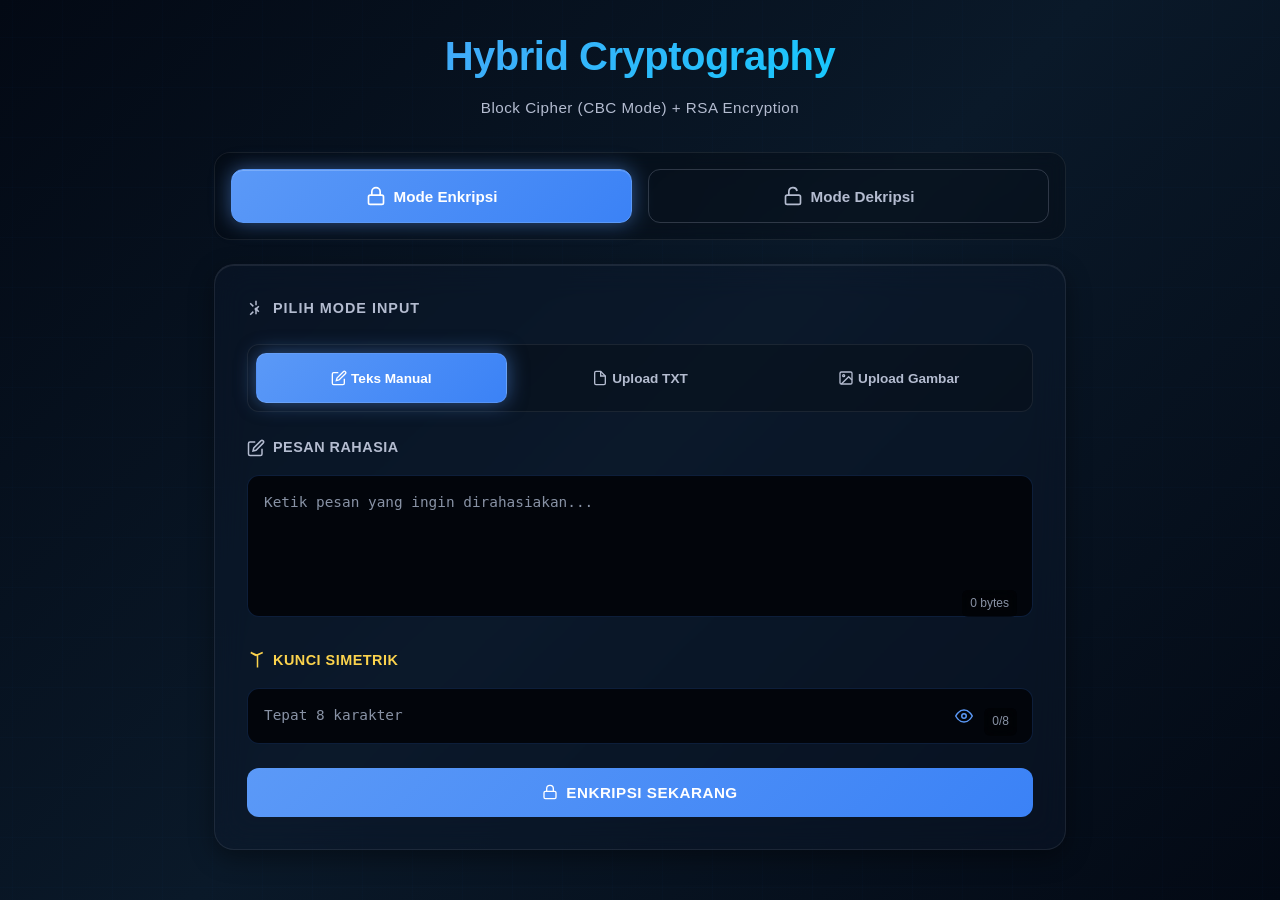
==== commit 44fea091: "Remove duplicate decrypt buttons with emoji, keep clean SVG version" ====
--- a/index.html
+++ b/index.html
@@ -393,16 +393,6 @@
 
 </body>
 </html>
-                </div>
-
-                <!-- Action Buttons -->
-                <div class="btn-group">
-                    <button id="copyDecBtn" class="btn-secondary" onclick="copyToClipboard('decResultText')" style="display: none;">📋 Copy</button>
-                    <button id="downloadDecBtn" class="btn-secondary" style="display: none;">⬇️ Download</button>
-                </div>
-            </div>
-        </div>
-    </div>
 </div>
 
 <script src="app.js"></script>
--- a/style.css
+++ b/style.css
@@ -408,7 +408,7 @@
     transform: translateY(-50%);
     background: transparent;
     border: none;
-    color: #ffffff;
+    color: var(--accent-blue);
     cursor: pointer;
     padding: 6px 8px;
     display: flex;
@@ -420,8 +420,8 @@
 }
 
 .eye-toggle:hover {
-    color: #e2e8f0;
-    background: rgba(255, 255, 255, 0.1);
+    color: var(--accent-blue-dark);
+    background: rgba(59, 130, 246, 0.15);
 }
 
 .eye-toggle:active {
